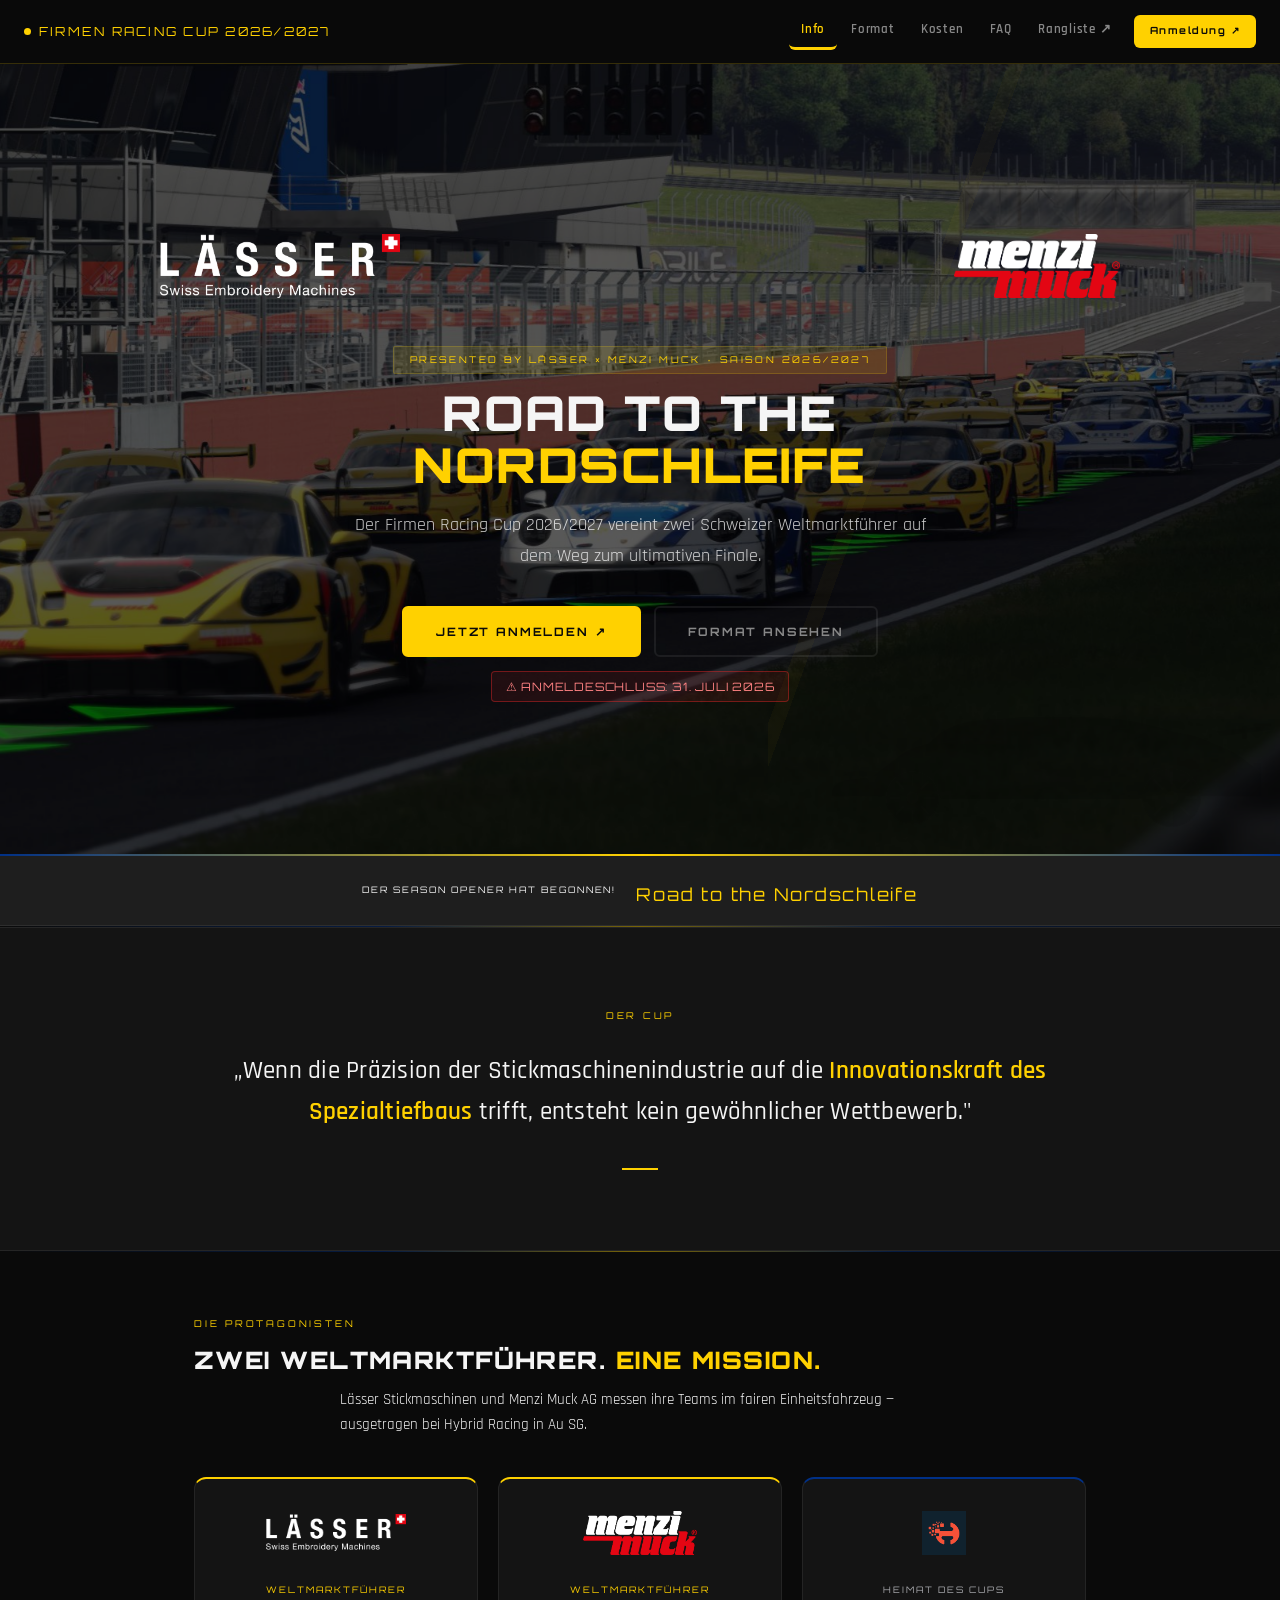
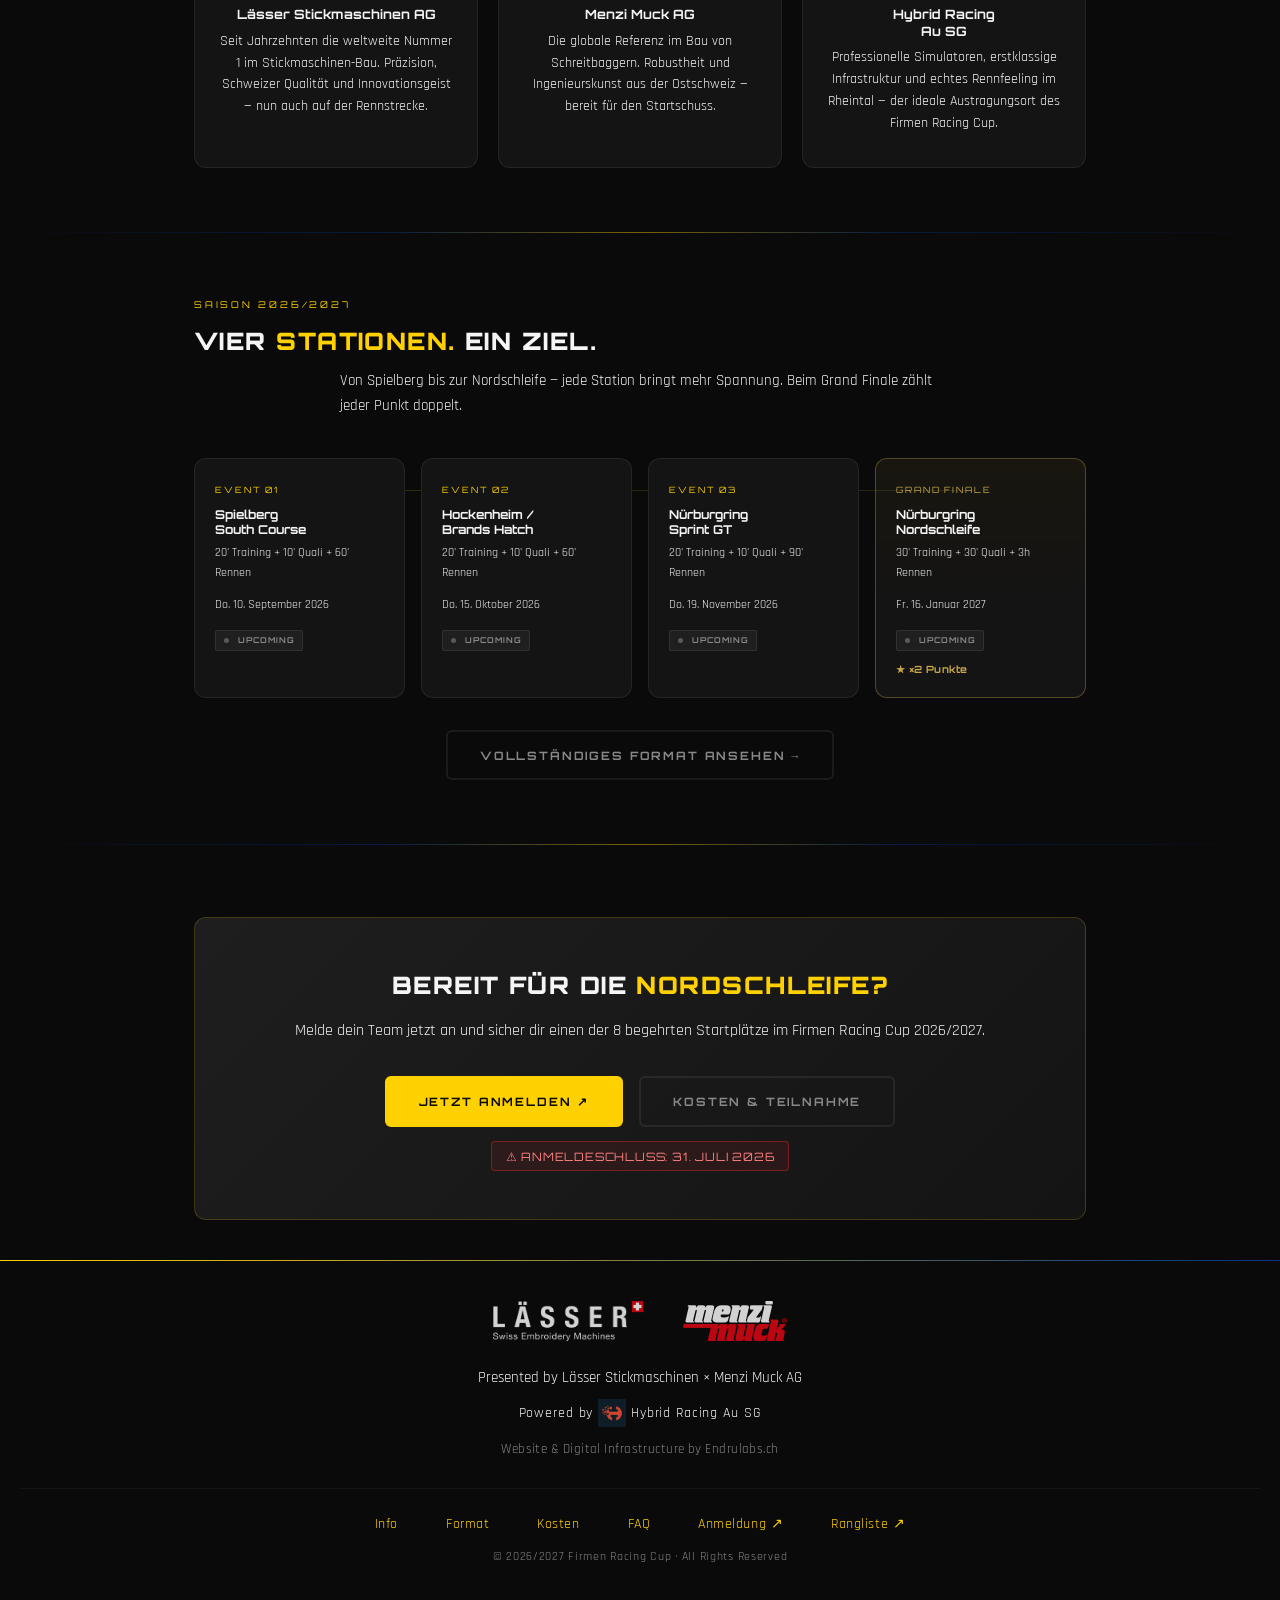
==== index.html @ bc76af7a "Feature: og:image + Footer vereinheitlicht (5 Zonen) + totes CSS .company-wordmark entfernt Co-Autho" ====
<!DOCTYPE html>
<html lang="de">
<head>
  <meta charset="UTF-8">
  <meta name="viewport" content="width=device-width, initial-scale=1.0">
  <title>Firmen Racing Cup 2026/2027 – Road to the Nordschleife</title>
  <meta name="description" content="Der Firmen Racing Cup 2026/2027: Lässer Stickmaschinen AG und Menzi Muck AG. 8 Teams, Porsche 911 GT3 RS 992, Assetto Corsa bei Hybrid Racing Au SG.">
  <meta property="og:type" content="website">
  <meta property="og:title" content="Firmen Racing Cup 2026 — Road to the Nordschleife">
  <meta property="og:description" content="Zwei Schweizer Weltmarktführer. Acht Teams. Eine Saison.">
  <meta property="og:url" content="https://endruofc.github.io/racing-event-pre-info/">
  <meta property="og:image" content="https://endruofc.github.io/racing-event-pre-info/assets/header-pre-event.jpg">
  <meta property="og:image:width" content="1200">
  <meta property="og:image:height" content="630">
  <link rel="icon" type="image/svg+xml" href="data:image/svg+xml,<svg xmlns='http://www.w3.org/2000/svg' viewBox='0 0 32 32'><rect width='32' height='32' fill='%230A0A0A'/><text x='16' y='23' font-size='20' font-family='Arial, sans-serif' font-weight='900' fill='%23FFD100' text-anchor='middle'>R</text><rect x='0' y='29' width='32' height='3' fill='%23FFD100'/></svg>">
  <link rel="preconnect" href="https://fonts.googleapis.com">
  <link rel="preconnect" href="https://fonts.gstatic.com" crossorigin>
  <link rel="stylesheet" href="css/style.css">
</head>
<body>

<!-- ══════════════════════════════════════════════════════════
     NAVIGATION
══════════════════════════════════════════════════════════ -->
<nav class="navbar">
  <span class="navbar-brand">
    <span class="navbar-brand-dot"></span>
    Firmen Racing Cup 2026/2027
  </span>
  <button class="nav-toggle" aria-label="Menü öffnen">
    <span></span><span></span><span></span>
  </button>
  <div class="navbar-links">
    <a href="index.html" class="aktiv">Info</a>
    <a href="format.html">Format</a>
    <a href="kosten.html">Kosten</a>
    <a href="faq.html">FAQ</a>
    <a href="https://endruofc.github.io/firmen-racing-cup-2026/standings.html" target="_blank" rel="noopener">Rangliste ↗</a>
    <a href="https://endruofc.github.io/Racing-Event-Sing-In/" target="_blank" rel="noopener" class="nav-cta">Anmeldung ↗</a>
  </div>
</nav>

<!-- ══════════════════════════════════════════════════════════
     HERO — Vollbild mit Rennstrecken-Hintergrundbild + Parallax
     Bild: Unsplash – racetrack night aerial
     Ersetze die URL bei Bedarf: https://unsplash.com/s/photos/racetrack-night-aerial
══════════════════════════════════════════════════════════ -->
<header class="hero hero-main" id="hero">

  <!-- Hintergrundbild + Overlay -->
  <div class="hero-img-wrap">
    <div class="hero-bg" id="heroBg"
         style="background-image: url('assets/header-pre-event.jpg')">
    </div>
    <div class="hero-overlay"></div>
  </div>

  <!-- Dual-Logos -->
  <div class="hero-logos">
    <div class="hero-logo-wrap">
      <a href="https://laesser.ch/" target="_blank" rel="noopener" title="Lässer Stickmaschinen AG">
        <img src="logos/LAESSER-Logo_CMYK.png" alt="Lässer Stickmaschinen" class="hero-logo">
      </a>
    </div>
    <div class="hero-center"></div>
    <div class="hero-logo-wrap">
      <a href="https://menzimuck.com/" target="_blank" rel="noopener" title="Menzi Muck AG">
        <img src="logos/menzimuck.png" alt="Menzi Muck AG" class="hero-logo">
      </a>
    </div>
  </div>

  <!-- Hauptinhalt -->
  <div class="hero-content-main">
    <div class="hero-badge">Presented by Lässer &times; Menzi Muck · Saison 2026/2027</div>
    <h1 class="hero-title">
      Road to the<br>
      <span class="gelb">Nordschleife</span>
    </h1>
    <p class="hero-sub-main">
      Der Firmen Racing Cup 2026/2027 vereint zwei Schweizer Weltmarktführer
      auf dem Weg zum ultimativen Finale.
    </p>
    <div class="hero-ctas">
      <a href="https://endruofc.github.io/Racing-Event-Sing-In/" target="_blank" rel="noopener" class="btn btn-primary">Jetzt anmelden ↗</a>
      <a href="format.html" class="btn btn-outline">Format ansehen</a>
    </div>
    <div class="deadline-badge">&#9888; Anmeldeschluss: 31. Juli 2026</div>
  </div>

  <!-- Porsche Silhouette -->
  <img src="assets/porsche-silhouette.svg" alt="" class="hero-car">

  <div class="hero-stripe"></div>
</header>

<!-- ══════════════════════════════════════════════════════════
     COUNTDOWN STRIP — kompakt, unter dem Hero
══════════════════════════════════════════════════════════ -->
<div class="countdown-strip" id="countdown-wrapper">
  <div class="countdown-label">Season Opener startet in</div>
  <div id="countdown">
    <div class="cd-unit">
      <span class="cd-zahl" id="cd-tage">––</span>
      <span class="cd-beschriftung">Tage</span>
    </div>
    <span class="cd-trenner">:</span>
    <div class="cd-unit">
      <span class="cd-zahl" id="cd-stunden">––</span>
      <span class="cd-beschriftung">Std</span>
    </div>
    <span class="cd-trenner">:</span>
    <div class="cd-unit">
      <span class="cd-zahl" id="cd-minuten">––</span>
      <span class="cd-beschriftung">Min</span>
    </div>
    <span class="cd-trenner">:</span>
    <div class="cd-unit">
      <span class="cd-zahl" id="cd-sekunden">––</span>
      <span class="cd-beschriftung">Sek</span>
    </div>
  </div>
  <p class="countdown-strip-note">Season Opener · Do. 10. September 2026 · Hybrid Racing Au SG</p>
</div>

<div class="section-divider"></div>

<!-- ══════════════════════════════════════════════════════════
     SECTION 1 — NARRATIV / QUOTE
══════════════════════════════════════════════════════════ -->
<section class="narrative-section">
  <div class="container">
    <span class="narrative-eyebrow">Der Cup</span>
    <blockquote class="narrative-quote">
      „Wenn die Präzision der Stickmaschinenindustrie auf die
      <em>Innovationskraft des Spezialtiefbaus</em> trifft,
      entsteht kein gewöhnlicher Wettbewerb."
    </blockquote>
    <span class="narrative-accent-line"></span>
  </div>
</section>

<div class="section-divider"></div>

<!-- ══════════════════════════════════════════════════════════
     SECTION 2 — DIE DREI PROTAGONISTEN
══════════════════════════════════════════════════════════ -->
<section class="section">
  <div class="container">
    <span class="section-label">Die Protagonisten</span>
    <h2 class="section-heading">Zwei Weltmarktführer. <span class="gelb">Eine Mission.</span></h2>
    <p class="section-sub">
      Lässer Stickmaschinen und Menzi Muck AG messen ihre Teams im
      fairen Einheitsfahrzeug — ausgetragen bei Hybrid Racing in Au SG.
    </p>

    <div class="company-grid">

      <!-- Lässer Stickmaschinen AG -->
      <div class="company-card">
        <div class="company-logo-wrap">
          <a href="https://laesser.ch/" target="_blank" rel="noopener">
            <img src="logos/LAESSER-Logo_CMYK.png" alt="Lässer Stickmaschinen AG" class="company-logo" loading="lazy">
          </a>
        </div>
        <div class="company-role">Weltmarktführer</div>
        <div class="company-name">Lässer Stickmaschinen AG</div>
        <div class="company-desc">
          Seit Jahrzehnten die weltweite Nummer 1 im Stickmaschinen-Bau.
          Präzision, Schweizer Qualität und Innovationsgeist — nun auch auf der Rennstrecke.
        </div>
      </div>

      <!-- Menzi Muck AG -->
      <div class="company-card">
        <div class="company-logo-wrap">
          <a href="https://menzimuck.com/" target="_blank" rel="noopener">
            <img src="logos/menzimuck.png" alt="Menzi Muck AG" class="company-logo" loading="lazy">
          </a>
        </div>
        <div class="company-role">Weltmarktführer</div>
        <div class="company-name">Menzi Muck AG</div>
        <div class="company-desc">
          Die globale Referenz im Bau von Schreitbaggern.
          Robustheit und Ingenieurskunst aus der Ostschweiz — bereit für den Startschuss.
        </div>
      </div>

      <!-- Hybrid Racing Au SG -->
      <div class="company-card host">
        <div class="company-logo-wrap">
          <a href="https://hybracing.ch/" target="_blank" rel="noopener">
            <img src="logos/hybracing.png" alt="Hybrid Racing Au SG" class="company-logo" loading="lazy">
          </a>
        </div>
        <div class="company-role">Heimat des Cups</div>
        <div class="company-name">Hybrid Racing<br>Au SG</div>
        <div class="company-desc">
          Professionelle Simulatoren, erstklassige Infrastruktur und echtes Rennfeeling
          im Rheintal — der ideale Austragungsort des Firmen Racing Cup.
        </div>
      </div>

    </div>
  </div>
</section>

<div class="section-divider"></div>

<!-- ══════════════════════════════════════════════════════════
     SECTION 3 — SAISON-TIMELINE
══════════════════════════════════════════════════════════ -->
<section class="section">
  <div class="container">
    <span class="section-label">Saison 2026/2027</span>
    <h2 class="section-heading">Vier <span class="gelb">Stationen.</span> Ein Ziel.</h2>
    <p class="section-sub">
      Von Spielberg bis zur Nordschleife — jede Station bringt mehr Spannung.
      Beim Grand Finale zählt jeder Punkt doppelt.
    </p>

    <div class="season-grid">

      <!-- Event 01 -->
      <div class="season-card">
        <div class="season-num">Event 01</div>
        <div class="season-track">Spielberg<br>South Course</div>
        <div class="season-format">20' Training + 10' Quali + 60' Rennen</div>
        <div class="season-date">Do. 10. September 2026</div>
        <span class="season-status upcoming">Upcoming</span>
      </div>

      <!-- Event 02 -->
      <div class="season-card">
        <div class="season-num">Event 02</div>
        <div class="season-track">Hockenheim /<br>Brands Hatch</div>
        <div class="season-format">20' Training + 10' Quali + 60' Rennen</div>
        <div class="season-date">Do. 15. Oktober 2026</div>
        <span class="season-status upcoming">Upcoming</span>
      </div>

      <!-- Event 03 -->
      <div class="season-card">
        <div class="season-num">Event 03</div>
        <div class="season-track">Nürburgring<br>Sprint GT</div>
        <div class="season-format">20' Training + 10' Quali + 90' Rennen</div>
        <div class="season-date">Do. 19. November 2026</div>
        <span class="season-status upcoming">Upcoming</span>
      </div>

      <!-- Grand Finale -->
      <div class="season-card finale">
        <div class="season-num">Grand Finale</div>
        <div class="season-track">Nürburgring<br>Nordschleife</div>
        <div class="season-format">30' Training + 30' Quali + 3h Rennen</div>
        <div class="season-date">Fr. 16. Januar 2027</div>
        <span class="season-status upcoming">Upcoming</span>
        <span class="season-multiplier">★ ×2 Punkte</span>
      </div>

    </div>

    <div class="cta-row">
      <a href="format.html" class="btn btn-outline">Vollständiges Format ansehen →</a>
    </div>
  </div>
</section>

<div class="section-divider"></div>

<!-- ══════════════════════════════════════════════════════════
     CTA — ANMELDUNG
══════════════════════════════════════════════════════════ -->
<section class="section-sm">
  <div class="container">
    <div class="cta-block">
      <h2 class="section-heading">Bereit für die <span class="gelb">Nordschleife?</span></h2>
      <p>
        Melde dein Team jetzt an und sicher dir einen der 8 begehrten Startplätze
        im Firmen Racing Cup 2026/2027.
      </p>
      <div class="cta-row">
        <a href="https://endruofc.github.io/Racing-Event-Sing-In/" target="_blank" rel="noopener" class="btn btn-primary">Jetzt anmelden ↗</a>
        <a href="kosten.html" class="btn btn-outline">Kosten &amp; Teilnahme</a>
      </div>
      <div class="deadline-badge">&#9888; Anmeldeschluss: 31. Juli 2026</div>
    </div>
  </div>
</section>

<!-- ══════════════════════════════════════════════════════════
     FOOTER
══════════════════════════════════════════════════════════ -->
<footer>
  <div class="footer-logos">
    <a href="https://laesser.ch/" target="_blank" rel="noopener" title="Lässer Stickmaschinen AG">
      <img src="logos/LAESSER-Logo_CMYK.png" alt="Lässer" class="footer-logo" loading="lazy">
    </a>
    <a href="https://menzimuck.com/" target="_blank" rel="noopener" title="Menzi Muck AG">
      <img src="logos/menzimuck.png" alt="Menzi Muck" class="footer-logo" loading="lazy">
    </a>
  </div>
  <div class="footer-presented">Presented by Lässer Stickmaschinen &times; Menzi Muck AG</div>
  <div class="footer-powered">Powered by <a href="https://hybracing.ch/" target="_blank" rel="noopener" title="Hybrid Racing Au SG"><img src="logos/hybracing.png" alt="Hybrid Racing Au SG" class="logo-hybracing" loading="lazy"></a> Hybrid Racing Au SG</div>
  <div class="footer-credits"><a href="https://endrulabs.ch" target="_blank" rel="noopener">Website &amp; Digital Infrastructure by Endrulabs.ch</a></div>
  <div class="footer-links">
    <a href="index.html">Info</a>
    <a href="format.html">Format</a>
    <a href="kosten.html">Kosten</a>
    <a href="faq.html">FAQ</a>
    <a href="https://endruofc.github.io/Racing-Event-Sing-In/" target="_blank" rel="noopener">Anmeldung ↗</a>
    <a href="https://endruofc.github.io/firmen-racing-cup-2026/standings.html" target="_blank" rel="noopener">Rangliste ↗</a>
  </div>
  <div class="footer-copy">© 2026/2027 Firmen Racing Cup · All Rights Reserved</div>
</footer>

<script src="js/main.js"></script>
<script>
  /* ── Parallax — nur Desktop (> 768px) ─────────────────────── */
  (function () {
    const bg = document.getElementById('heroBg');
    if (!bg) return;

    function onScroll() {
      if (window.innerWidth <= 768) { bg.style.transform = ''; return; }
      const y = window.scrollY;
      bg.style.transform = 'translateY(' + (y * 0.32) + 'px)';
    }

    window.addEventListener('scroll', onScroll, { passive: true });
    window.addEventListener('resize', onScroll, { passive: true });
  })();
</script>
</body>
</html>
---- css/style.css ----
/* ═══════════════════════════════════════════════════════════════
   Firmen Racing Cup 2026 — Corporate Motorsport Design System
   Porsche Motorsport · WEC · Mercedes AMG Petronas
   Lässer Stickmaschinen AG × Menzi Muck AG × Hybrid Racing Au SG
═══════════════════════════════════════════════════════════════ */

@import url('https://fonts.googleapis.com/css2?family=Orbitron:wght@400;700;900&family=Rajdhani:wght@300;400;500;600;700&display=swap');

/* ══════════════════════════════════════════════════════════════
   CSS-VARIABLEN
══════════════════════════════════════════════════════════════ */
:root {
  /* ── Primärpalette ─────────────────────────────────────── */
  --color-primary:      #FFD100;    /* Menzi Muck Gelb */
  --color-secondary:    #003087;    /* Lässer Blau */
  --color-dark:         #0A0A0A;
  --color-surface:      #141414;
  --color-surface-2:    #1E1E1E;
  --color-text:         #F5F5F5;
  --color-text-muted:   #888888;

  /* ── Podium ────────────────────────────────────────────── */
  --color-gold:         #C9A84C;
  --color-silver:       #A8A9AD;
  --color-bronze:       #CD7F32;

  /* ── Status ────────────────────────────────────────────── */
  --color-positive:     #22c55e;
  --color-negative:     #ef4444;

  /* ── Deutsche Aliasse — für Inline-Styles in HTML/JS ───── */
  --gelb:        var(--color-primary);
  --blau:        var(--color-secondary);
  --schwarz:     var(--color-dark);
  --karte:       var(--color-surface);
  --karte-hover: var(--color-surface-2);
  --anthrazit:   var(--color-surface-2);
  --text:        var(--color-text);
  --text-dim:    var(--color-text-muted);
  --dunkel:      #111111;
  --rand:        rgba(255, 209, 0, .12);
  --rand-stark:  rgba(255, 209, 0, .28);
  --gold:        var(--color-gold);
  --gold-hell:   #E8C96A;
  --silber:      var(--color-silver);
  --bronze:      var(--color-bronze);
  --font-head:   var(--font-display);
  --gruen:       var(--color-positive);
  --fehler:      var(--color-negative);
  --text-dunkel: #4A4A4A;
  /* --glow-gelb / --glow-blau absichtlich nicht definiert (Neon entfernt per Brief) */

  /* ── Ränder ────────────────────────────────────────────── */
  --color-border:         rgba(255, 209, 0, .18);
  --color-border-subtle:  rgba(255, 255, 255, .07);
  --color-border-soft:    rgba(255, 255, 255, .04);
  --color-border-dark:    rgba(0, 0, 0, .15);
  --color-backdrop:       rgba(10, 10, 10, .88);

  /* ── Gelb-Variationen ──────────────────────────────────── */
  --color-primary-soft:        rgba(255, 209, 0, .10);
  --color-primary-surface:     rgba(255, 209, 0, .06);
  --color-primary-soft-strong: rgba(255, 209, 0, .15);
  --color-primary-line:        rgba(255, 209, 0, .20);

  /* ── Gold-Variationen ──────────────────────────────────── */
  --color-gold-surface: rgba(201, 168, 76, .08);
  --color-gold-border:  rgba(201, 168, 76, .35);

  /* ── Schatten ──────────────────────────────────────────── */
  --shadow-soft:       0 8px 32px rgba(0, 0, 0, .36);
  --shadow-soft-light: 0 4px 16px rgba(0, 0, 0, .22);
  --shadow-strong:     0 12px 40px rgba(0, 0, 0, .52);
  --schatten:          var(--shadow-soft);

  /* ── Typografie ────────────────────────────────────────── */
  --font-display: 'Orbitron', monospace;
  --font-body:    'Rajdhani', sans-serif;

  /* ── Layout & Übergänge ────────────────────────────────── */
  --radius:     6px;
  --radius-lg:  12px;
  --container:  940px;
  --t:          .26s ease;
  --transition: var(--t);
}

/* ══════════════════════════════════════════════════════════════
   RESET & BASIS
══════════════════════════════════════════════════════════════ */
*, *::before, *::after { box-sizing: border-box; margin: 0; padding: 0; }
html { scroll-behavior: smooth; }

body {
  background: var(--color-dark);
  color: var(--color-text);
  font-family: var(--font-body);
  font-size: 16px;
  line-height: 1.65;
  min-height: 100vh;
  overflow-y: scroll;
  -webkit-font-smoothing: antialiased;
}

a { color: var(--color-primary); text-decoration: none; transition: color var(--t); }
a:hover { color: var(--color-gold); }
img { max-width: 100%; height: auto; }

/* ── Focus-States: gelber Outline ─────────────────────────── */
:focus-visible             { outline: 2px solid var(--color-primary); outline-offset: 3px; }
button:focus-visible,
a:focus-visible            { outline: 2px solid var(--color-primary); outline-offset: 3px; }

/* ── Scrollbar: Gelb auf Schwarz ───────────────────────────── */
::-webkit-scrollbar       { width: 5px; }
::-webkit-scrollbar-track { background: var(--color-dark); }
::-webkit-scrollbar-thumb { background: var(--color-primary); border-radius: 3px; }


/* ══════════════════════════════════════════════════════════════
   NAVIGATION — Glassmorphism, sticky
══════════════════════════════════════════════════════════════ */
.navbar {
  position: sticky;
  top: 0;
  z-index: 200;
  background: var(--color-backdrop);
  backdrop-filter: blur(20px) saturate(1.3);
  -webkit-backdrop-filter: blur(20px) saturate(1.3);
  border-bottom: 1px solid var(--color-border);
  padding: 0 1.5rem;
  display: flex;
  align-items: center;
  justify-content: space-between;
  height: 64px;
  transition: background var(--t);
}

.navbar-brand {
  font-family: var(--font-display);
  font-size: .78rem;
  color: var(--color-primary);
  letter-spacing: .18em;
  text-transform: uppercase;
  display: flex;
  align-items: center;
  gap: .5rem;
  flex-shrink: 0;
}

.navbar-brand-dot {
  display: inline-block;
  width: 7px;
  height: 7px;
  background: var(--color-primary);
  border-radius: 50%;
  flex-shrink: 0;
}

.navbar-links {
  display: flex;
  align-items: center;
  gap: 2px;
}

.navbar-links a {
  font-family: var(--font-body);
  font-size: .82rem;
  font-weight: 600;
  color: var(--color-text-muted);
  letter-spacing: .06em;
  padding: 6px 12px;
  border-radius: var(--radius);
  border-bottom: 3px solid transparent;
  transition: color var(--t), border-color var(--t), background var(--t);
}
.navbar-links a:hover         { color: var(--color-primary); background: var(--color-primary-soft); }
.navbar-links a.aktiv         { color: var(--color-primary); border-bottom-color: var(--color-primary); }
.navbar-links a:focus-visible { outline-offset: 2px; }

/* CTA-Button in Nav: Gelb → Hover: Lässer Blau */
.navbar-links .nav-cta {
  background: var(--color-primary);
  color: var(--color-dark);
  font-family: var(--font-display);
  font-size: .62rem;
  letter-spacing: .15em;
  padding: 7px 16px;
  border-radius: var(--radius);
  font-weight: 700;
  margin-left: .5rem;
  border-bottom: 3px solid transparent;
}
.navbar-links .nav-cta:hover {
  background: var(--color-secondary);
  color: var(--color-text);
}

/* Hamburger */
.nav-toggle {
  display: none;
  flex-direction: column;
  gap: 5px;
  cursor: pointer;
  padding: 6px;
  background: none;
  border: none;
}
.nav-toggle span {
  display: block;
  width: 22px;
  height: 2px;
  background: var(--color-text-muted);
  border-radius: 2px;
  transition: all var(--t);
}
.nav-toggle.offen span:nth-child(1) { transform: translateY(7px) rotate(45deg); background: var(--color-primary); }
.nav-toggle.offen span:nth-child(2) { opacity: 0; }
.nav-toggle.offen span:nth-child(3) { transform: translateY(-7px) rotate(-45deg); background: var(--color-primary); }

/* ══════════════════════════════════════════════════════════════
   HERO — Architektonisches Diagonal-Design
══════════════════════════════════════════════════════════════ */
.hero {
  position: relative;
  min-height: 88vh;
  display: flex;
  flex-direction: column;
  align-items: center;
  justify-content: center;
  overflow: hidden;
  padding: 5rem 1.5rem 4rem;
  background: var(--color-dark);
}

/* Carbon-Textur */
.hero::before {
  content: '';
  position: absolute;
  inset: 0;
  background-image:
    repeating-linear-gradient(45deg,  rgba(255,255,255,.018) 0, rgba(255,255,255,.018) 1px, transparent 1px, transparent 4px),
    repeating-linear-gradient(-45deg, rgba(255,255,255,.018) 0, rgba(255,255,255,.018) 1px, transparent 1px, transparent 4px);
  background-size: 8px 8px;
  pointer-events: none;
}

/* Architektonisches Gelb-Panel — kein Glow */
.hero::after {
  content: '';
  position: absolute;
  top: 0; right: 0; bottom: 0;
  width: 45%;
  background: linear-gradient(
    110deg,
    transparent 0%,      transparent 28%,
    rgba(255,209,0,.038) 28%, rgba(255,209,0,.038) 30%,
    transparent 30%,     transparent 45%,
    rgba(255,209,0,.024) 45%, rgba(255,209,0,.024) 47%,
    transparent 47%
  );
  pointer-events: none;
}

/* Gelb/Blau Gradient-Linie — per Brief */
.hero-stripe {
  position: absolute;
  bottom: 0; left: 0; right: 0;
  height: 2px;
  background: linear-gradient(90deg, var(--color-secondary) 0%, var(--color-primary) 50%, var(--color-secondary) 100%);
}

/* Logo-Reihe */
.hero-logos {
  position: relative;
  z-index: 1;
  display: grid;
  grid-template-columns: auto 1fr auto;
  align-items: center;
  gap: 2rem;
  width: 100%;
  max-width: 960px;
  margin-bottom: 3rem;
}

.hero-logo-wrap { display: flex; align-items: center; }
.hero-logo-wrap:last-child { justify-content: flex-end; }
.hero-logo-wrap a, .footer-logos a, .partner-logos a { display: inline-flex; line-height: 0; }
.hero-center { text-align: center; }

.hero-logo {
  height: 64px;
  width: auto;
  max-width: none;
  object-fit: contain;
  transition: transform var(--t), opacity var(--t);
}
/* Kein Neon-Drop-Shadow — klare Hover-Reaktion */
.hero-logo:hover { transform: scale(1.05); opacity: .82; }

/* Eyebrow Badge */
.hero-badge {
  display: inline-block;
  font-family: var(--font-display);
  font-size: .58rem;
  letter-spacing: .26em;
  text-transform: uppercase;
  color: var(--color-primary);
  background: var(--color-primary-soft);
  border: 1px solid var(--color-border);
  padding: 5px 16px;
  border-radius: 2px;
  margin-bottom: .85rem;
}

/* Titel — kein Text-Shadow */
.hero-title {
  font-family: var(--font-display);
  font-size: clamp(1.5rem, 4.5vw, 3rem);
  font-weight: 900;
  letter-spacing: .03em;
  text-transform: uppercase;
  color: var(--color-text);
  line-height: 1.08;
  margin-bottom: .5rem;
}
.hero-title .gelb { color: var(--color-primary); }

.hero-subtitle {
  font-family: var(--font-display);
  font-size: clamp(.68rem, 1.8vw, .95rem);
  color: var(--color-gold);
  letter-spacing: .24em;
  text-transform: uppercase;
  margin-bottom: 1rem;
}

.hero-info {
  position: relative;
  z-index: 1;
  text-align: center;
  color: var(--color-text);
  font-size: .95rem;
  letter-spacing: .06em;
  max-width: 600px;
  margin: 0 auto 2.5rem;
}
.hero-info-dot { color: var(--color-primary); margin: 0 .5rem; opacity: .4; }

/* Porsche Silhouette */
.hero-car {
  position: absolute;
  right: -2%;
  bottom: 2px;
  width: clamp(280px, 40vw, 600px);
  opacity: .11;
  pointer-events: none;
  z-index: 0;
}

/* ══════════════════════════════════════════════════════════════
   LAYOUT
══════════════════════════════════════════════════════════════ */
.container      { max-width: var(--container); margin: 0 auto; padding: 0 1.5rem; }
.container-wide { max-width: 1200px; margin: 0 auto; padding: 0 1.5rem; }
.section        { padding: 4rem 0; }
.section-sm     { padding: 2.5rem 0; }
.section--pt-sm { padding-top: 1.5rem; }

/* Trennlinie: Gelb/Blau Gradient — per Brief */
.section-divider {
  height: 1px;
  background: linear-gradient(90deg, transparent, var(--color-secondary) 30%, var(--color-primary) 50%, var(--color-secondary) 70%, transparent);
  opacity: .45;
  margin: 0;
}

/* ── Section-Titel ─────────────────────────────────────────── */
.section-heading {
  font-family: var(--font-display);
  font-size: clamp(1rem, 2.5vw, 1.5rem);
  font-weight: 900;
  text-transform: uppercase;
  letter-spacing: .06em;
  color: var(--color-text);
  margin-bottom: .4rem;
}
.section-heading .gelb { color: var(--color-primary); }

.section-label {
  font-family: var(--font-display);
  font-size: .58rem;
  letter-spacing: .3em;
  text-transform: uppercase;
  color: var(--color-primary);
  margin-bottom: .6rem;
  display: block;
}

.section-sub {
  color: var(--color-text);
  font-size: .95rem;
  margin: 0 auto 2.5rem;
  max-width: 600px;
}

/* ══════════════════════════════════════════════════════════════
   COUNTDOWN
══════════════════════════════════════════════════════════════ */
.countdown-wrapper {
  background: var(--color-surface);
  border: 1px solid var(--color-border-subtle);
  border-left: 3px solid var(--color-primary);
  border-radius: var(--radius-lg);
  padding: 2rem 1.5rem;
  text-align: center;
  box-shadow: var(--shadow-soft);
  margin-bottom: 2rem;
  position: relative;
  z-index: 1;
  transition: box-shadow var(--t);
}
.countdown-wrapper:hover { box-shadow: var(--shadow-strong); }

.countdown-label {
  font-family: var(--font-display);
  font-size: .62rem;
  letter-spacing: .26em;
  text-transform: uppercase;
  color: var(--color-primary);
  margin-bottom: 1.25rem;
}

#countdown {
  display: flex;
  justify-content: center;
  align-items: center;
  gap: .75rem;
  flex-wrap: wrap;
}

.cd-unit {
  display: flex;
  flex-direction: column;
  align-items: center;
  min-width: 72px;
}

/* Kein Neon-Text-Shadow — Border-Top als Akzent */
.cd-zahl {
  font-family: var(--font-display);
  font-size: clamp(2rem, 5vw, 3rem);
  font-weight: 700;
  color: var(--color-primary);
  background: var(--dunkel);
  border: 1px solid var(--color-border-subtle);
  border-top: 2px solid var(--color-primary);
  border-radius: var(--radius);
  padding: .5rem .9rem;
  min-width: 72px;
  text-align: center;
  line-height: 1;
}

.cd-beschriftung {
  font-size: .6rem;
  color: var(--color-text-muted);
  text-transform: uppercase;
  letter-spacing: .12em;
  margin-top: .45rem;
}

.cd-trenner {
  font-family: var(--font-display);
  font-size: 2rem;
  color: rgba(255, 209, 0, .28);
  align-self: flex-start;
  margin-top: .6rem;
}

.countdown-sub {
  margin-top: 1rem;
  font-size: .85rem;
  color: var(--color-text);
}

.countdown-live-note {
  color: var(--color-primary);
  font-family: var(--font-display);
  font-size: 1.1rem;
  letter-spacing: .1em;
  margin-top: .5rem;
}

/* ══════════════════════════════════════════════════════════════
   HIGHLIGHT-KACHELN — Left-Border Gelb
══════════════════════════════════════════════════════════════ */
.highlights-grid {
  display: grid;
  grid-template-columns: repeat(auto-fit, minmax(200px, 1fr));
  gap: 1.25rem;
  margin-top: 2.5rem;
}

.highlight-card {
  background: var(--color-surface);
  border: 1px solid var(--color-border-subtle);
  border-left: 3px solid var(--color-primary);
  border-radius: var(--radius-lg);
  padding: 1.75rem 1.5rem;
  transition: transform var(--t), box-shadow var(--t);
}
.highlight-card:hover { transform: translateY(-3px); box-shadow: var(--shadow-soft); }

.highlight-icon  { font-size: 1.75rem; margin-bottom: .85rem; display: block; }

.highlight-title {
  font-family: var(--font-display);
  font-size: .68rem;
  letter-spacing: .18em;
  text-transform: uppercase;
  color: var(--color-primary);
  margin-bottom: .5rem;
}

.highlight-text          { color: var(--color-text); font-size: .9rem; line-height: 1.55; }
.highlight-text strong   { color: var(--color-text); }

/* ══════════════════════════════════════════════════════════════
   CTA-BEREICH
══════════════════════════════════════════════════════════════ */
.cta-block {
  text-align: center;
  padding: 3rem 1.5rem;
  background: linear-gradient(135deg, var(--color-surface-2) 0%, var(--color-surface) 100%);
  border: 1px solid var(--color-border);
  border-radius: var(--radius-lg);
  margin-top: 2rem;
}
.cta-block .section-heading { margin-bottom: .75rem; }
.cta-block p { color: var(--color-text); margin-bottom: 2rem; font-size: 1rem; }

/* ══════════════════════════════════════════════════════════════
   BUTTONS — Gelb / Lässer Blau / Outline
══════════════════════════════════════════════════════════════ */
.btn {
  display: inline-flex;
  align-items: center;
  justify-content: center;
  gap: .5rem;
  font-family: var(--font-display);
  font-size: .72rem;
  letter-spacing: .16em;
  text-transform: uppercase;
  font-weight: 700;
  padding: .85rem 2rem;
  border-radius: var(--radius);
  border: 2px solid transparent;
  cursor: pointer;
  transition: background var(--t), color var(--t), border-color var(--t), transform var(--t), box-shadow var(--t);
  text-decoration: none;
  white-space: nowrap;
}

/* Primär: Gelb → Hover: Lässer Blau */
.btn-primary {
  background: var(--color-primary);
  color: var(--color-dark);
  border-color: var(--color-primary);
}
.btn-primary:hover {
  background: var(--color-secondary);
  color: var(--color-text);
  border-color: var(--color-secondary);
  transform: translateY(-2px);
  box-shadow: var(--shadow-soft);
}
.btn-primary:active { transform: translateY(0); }

/* Outline */
.btn-outline {
  background: transparent;
  border-color: var(--color-border-subtle);
  color: var(--color-text-muted);
}
.btn-outline:hover {
  border-color: var(--color-primary);
  color: var(--color-primary);
  background: var(--color-primary-soft);
  transform: translateY(-1px);
}

/* Blau-Variante */
.btn-blau {
  background: var(--color-secondary);
  color: var(--color-text);
  border-color: var(--color-secondary);
}
.btn-blau:hover {
  background: #004ab8;
  color: var(--color-text);
  transform: translateY(-1px);
  box-shadow: var(--shadow-soft);
}

/* ══════════════════════════════════════════════════════════════
   TIMELINE — Saisonkalender
══════════════════════════════════════════════════════════════ */
.timeline { position: relative; }

.timeline-item {
  display: grid;
  grid-template-columns: 48px 1fr;
  gap: 0 1.5rem;
  margin-bottom: 1.25rem;
  align-items: start;
}

.timeline-num {
  display: flex;
  align-items: center;
  justify-content: center;
  width: 48px;
  height: 48px;
  background: var(--dunkel);
  border: 2px solid rgba(255, 209, 0, .22);
  border-radius: 50%;
  font-family: var(--font-display);
  font-size: .72rem;
  font-weight: 700;
  color: var(--color-primary);
  flex-shrink: 0;
  margin-top: .5rem;
  transition: border-color var(--t), background var(--t);
}
.timeline-item:hover .timeline-num {
  border-color: var(--color-primary);
  background: var(--color-primary-soft);
}

/* Finale in Gold */
.timeline-item.finale .timeline-num {
  background: var(--color-gold-surface);
  border-color: var(--color-gold);
  color: var(--color-gold);
}

.timeline-card {
  background: var(--color-surface);
  border: 1px solid var(--color-border-subtle);
  border-left: 3px solid var(--color-primary);
  border-radius: var(--radius-lg);
  padding: 1.25rem 1.5rem;
  transition: border-color var(--t), box-shadow var(--t);
}
.timeline-item.finale .timeline-card {
  border-left-color: var(--color-gold);
  background: linear-gradient(135deg, var(--color-gold-surface) 0%, var(--color-surface) 100%);
}
.timeline-item:hover .timeline-card {
  border-color: rgba(255, 209, 0, .20);
  box-shadow: var(--shadow-soft);
}

.timeline-event {
  font-family: var(--font-display);
  font-size: .68rem;
  letter-spacing: .2em;
  text-transform: uppercase;
  color: var(--color-primary);
  margin-bottom: .25rem;
}
.timeline-item.finale .timeline-event { color: var(--color-gold); }

.timeline-strecke {
  font-size: 1.05rem;
  font-weight: 700;
  color: var(--color-text);
  margin-bottom: .4rem;
}

.timeline-meta {
  display: flex;
  flex-wrap: wrap;
  gap: .5rem;
  align-items: center;
}

/* Tags */
.tag {
  display: inline-block;
  font-size: .7rem;
  font-weight: 600;
  padding: 3px 10px;
  border-radius: 2px;
  letter-spacing: .05em;
}
.tag-format { background: rgba(255,209,0,.08); color: var(--color-primary); border: 1px solid rgba(255,209,0,.18); }
.tag-datum  { background: rgba(255,255,255,.04); color: var(--color-text); border: 1px solid rgba(255,255,255,.07); }
.tag-finale { background: var(--color-gold-surface); color: var(--color-gold); border: 1px solid var(--color-gold-border); }

/* ══════════════════════════════════════════════════════════════
   REGELWERK
══════════════════════════════════════════════════════════════ */
.rules-grid {
  display: grid;
  grid-template-columns: repeat(auto-fit, minmax(240px, 1fr));
  gap: 1.25rem;
  margin-top: 1.5rem;
}

.rule-card {
  background: var(--color-surface);
  border: 1px solid var(--color-border-subtle);
  border-top: 2px solid var(--color-primary);
  border-radius: var(--radius-lg);
  padding: 1.5rem;
  transition: transform var(--t), box-shadow var(--t);
}
.rule-card:hover { transform: translateY(-2px); box-shadow: var(--shadow-soft); }

.rule-icon  { font-size: 1.6rem; margin-bottom: .75rem; font-family: var(--font-display); color: var(--color-primary); line-height: 1; }
.rule-title {
  font-family: var(--font-display);
  font-size: .66rem;
  letter-spacing: .2em;
  text-transform: uppercase;
  color: var(--color-primary);
  margin-bottom: .6rem;
}
.rule-text          { color: var(--color-text); font-size: .9rem; line-height: 1.55; }
.rule-text strong   { color: var(--color-text); }

/* ══════════════════════════════════════════════════════════════
   PUNKTESYSTEM — Podium + Tabelle
══════════════════════════════════════════════════════════════ */
.points-layout {
  display: grid;
  grid-template-columns: 1fr 1fr;
  gap: 2rem;
  align-items: start;
}

.podium {
  display: flex;
  align-items: flex-end;
  justify-content: center;
  gap: .5rem;
  height: 200px;
}

.podium-platz {
  display: flex;
  flex-direction: column;
  align-items: center;
  justify-content: flex-end;
  width: 90px;
  border-radius: var(--radius) var(--radius) 0 0;
  padding: .75rem .5rem 0;
  transition: filter var(--t);
}
.podium-platz:hover { filter: brightness(1.12); }

.podium-rang   { font-family: var(--font-display); font-size: .62rem; letter-spacing: .2em; text-transform: uppercase; margin-bottom: .35rem; }
.podium-punkte { font-family: var(--font-display); font-size: 1.6rem; font-weight: 900; line-height: 1; margin-bottom: .25rem; }
.podium-label  { font-size: .7rem; opacity: .7; margin-bottom: .5rem; }

/* P1 Gold mit Shimmer — subtil, kein Text-Shadow */
@keyframes shimmer {
  0%   { left: -60%; }
  100% { left: 160%; }
}
.podium-p1 {
  height: 160px;
  background: linear-gradient(180deg, rgba(201,168,76,.15) 0%, rgba(201,168,76,.04) 100%);
  border: 1px solid var(--color-gold-border);
  position: relative;
  overflow: hidden;
}
.podium-p1::before {
  content: '';
  position: absolute;
  top: -50%; left: -60%;
  width: 28%;
  height: 200%;
  background: linear-gradient(90deg, transparent, rgba(201,168,76,.18), transparent);
  transform: skewX(-20deg);
  animation: shimmer 4s ease-in-out infinite;
}
.podium-p1 .podium-rang   { color: var(--color-gold); }
.podium-p1 .podium-punkte { color: var(--color-gold); }
.podium-p1 .podium-label  { color: var(--color-gold); }

/* P2 Silber */
.podium-p2 {
  height: 120px;
  background: rgba(168,169,173,.06);
  border: 1px solid rgba(168,169,173,.22);
}
.podium-p2 .podium-rang   { color: var(--color-silver); }
.podium-p2 .podium-punkte { color: var(--color-silver); }
.podium-p2 .podium-label  { color: var(--color-silver); }

/* P3 Bronze */
.podium-p3 {
  height: 90px;
  background: rgba(205,127,50,.06);
  border: 1px solid rgba(205,127,50,.22);
}
.podium-p3 .podium-rang   { color: var(--color-bronze); }
.podium-p3 .podium-punkte { color: var(--color-bronze); }
.podium-p3 .podium-label  { color: var(--color-bronze); }

/* Punktetabelle — Gelbe Header, Zebra */
.points-table-wrap { overflow-x: auto; }

.points-table {
  width: 100%;
  border-collapse: collapse;
  font-size: .9rem;
}

.points-table thead tr { background: var(--color-primary); color: var(--color-dark); }
.points-table th {
  font-family: var(--font-display);
  font-size: .58rem;
  letter-spacing: .2em;
  text-transform: uppercase;
  padding: .7rem 1rem;
  text-align: left;
  white-space: nowrap;
}

.points-table tbody tr {
  border-bottom: 1px solid rgba(255,209,0,.06);
  transition: background var(--t);
}
.points-table tbody tr:nth-child(odd)  { background: var(--color-surface); }
.points-table tbody tr:nth-child(even) { background: var(--color-surface-2); }
.points-table tbody tr:hover           { background: #242424 !important; }
.points-table tbody tr:first-child     { background: var(--color-gold-surface); }
.points-table tbody tr:first-child td:last-child { color: var(--color-gold); font-weight: 700; }

.points-table td                { padding: .7rem 1rem; color: var(--color-text); }
.points-table td:first-child    { font-family: var(--font-display); font-size: .85rem; font-weight: 700; color: var(--color-text); }
.points-table td:last-child     { font-family: var(--font-display); font-weight: 700; color: var(--color-primary); font-size: 1.05rem; }

/* ── Bonus-Karten ──────────────────────────────────────────── */
.bonus-grid {
  display: grid;
  grid-template-columns: repeat(auto-fit, minmax(180px, 1fr));
  gap: 1rem;
  margin-top: 1.5rem;
}

.bonus-card {
  background: var(--color-surface);
  border: 1px solid var(--color-border-subtle);
  border-radius: var(--radius-lg);
  padding: 1.25rem;
  text-align: center;
  transition: transform var(--t), box-shadow var(--t), border-color var(--t);
}
.bonus-card:hover {
  transform: translateY(-2px);
  box-shadow: var(--shadow-soft);
  border-color: rgba(255,209,0,.18);
}

/* Kein Neon-Text-Shadow auf Bonus-Wert */
.bonus-wert {
  font-family: var(--font-display);
  font-size: 1.8rem;
  font-weight: 900;
  color: var(--color-primary);
  line-height: 1;
  margin-bottom: .4rem;
}
.bonus-titel { font-size: .9rem; font-weight: 600; color: var(--color-text); margin-bottom: .25rem; }
.bonus-sub   { font-size: .8rem; color: var(--color-text); }

/* ══════════════════════════════════════════════════════════════
   KOSTEN
══════════════════════════════════════════════════════════════ */
.kosten-grid {
  display: grid;
  grid-template-columns: repeat(auto-fit, minmax(240px, 1fr));
  gap: 1.25rem;
  margin-bottom: 2rem;
}

.kosten-card {
  background: var(--color-surface);
  border: 1px solid var(--color-border-subtle);
  border-left: 3px solid var(--color-primary);
  border-radius: var(--radius-lg);
  padding: 1.75rem;
  transition: box-shadow var(--t), transform var(--t);
}
.kosten-card:hover { transform: translateY(-2px); box-shadow: var(--shadow-soft); }

.kosten-icon  { font-size: 1.6rem; margin-bottom: .75rem; font-family: var(--font-display); color: var(--color-primary); line-height: 1; }
.kosten-title {
  font-family: var(--font-display);
  font-size: .63rem;
  letter-spacing: .2em;
  text-transform: uppercase;
  color: var(--color-primary);
  margin-bottom: .5rem;
}
.kosten-preis {
  font-family: var(--font-display);
  font-size: 1.6rem;
  font-weight: 900;
  color: var(--color-text);
  margin-bottom: .35rem;
}
.kosten-preis .placeholder { color: var(--color-text-muted); font-size: 1.1rem; }
.kosten-info { color: var(--color-text); font-size: .88rem; line-height: 1.55; }

/* TBD-Badge für Kosten-Platzhalter */
.tbd-badge {
  display: inline-block;
  font-family: var(--font-display);
  font-size: .52rem;
  letter-spacing: .22em;
  text-transform: uppercase;
  color: var(--color-text-muted);
  background: rgba(255, 255, 255, .04);
  border: 1px solid rgba(255, 255, 255, .09);
  padding: .4rem 1rem;
  border-radius: 2px;
  vertical-align: middle;
}

/* Hinweisbox — Lässer Blau Akzent */
.hinweis-box {
  background: rgba(0, 48, 135, .10);
  border: 1px solid rgba(0, 48, 135, .30);
  border-left: 3px solid var(--color-secondary);
  border-radius: var(--radius-lg);
  padding: 1.25rem 1.5rem;
  margin-bottom: 2rem;
  display: flex;
  gap: .75rem;
  align-items: flex-start;
}
.hinweis-icon { font-size: 1.2rem; flex-shrink: 0; margin-top: .1rem; color: var(--color-primary); font-family: var(--font-display); }
.hinweis-text          { color: var(--color-text); font-size: .9rem; line-height: 1.55; }
.hinweis-text strong   { color: var(--color-text); }

/* ══════════════════════════════════════════════════════════════
   FAQ ACCORDION
══════════════════════════════════════════════════════════════ */
.faq-list { display: flex; flex-direction: column; gap: .75rem; }

.faq-item {
  background: var(--color-surface);
  border: 1px solid var(--color-border-subtle);
  border-radius: var(--radius-lg);
  overflow: hidden;
  transition: border-color var(--t);
}
.faq-item.offen { border-color: rgba(255,209,0,.22); }

.faq-frage {
  width: 100%;
  background: none;
  border: none;
  color: var(--color-text);
  font-family: var(--font-body);
  font-size: .98rem;
  font-weight: 600;
  text-align: left;
  padding: 1.25rem 1.5rem;
  cursor: pointer;
  display: flex;
  justify-content: space-between;
  align-items: center;
  gap: 1rem;
  transition: color var(--t);
}
.faq-frage:hover            { color: var(--color-primary); }
.faq-item.offen .faq-frage  { color: var(--color-primary); }

.faq-icon {
  font-size: 1.1rem;
  line-height: 1;
  color: rgba(255,209,0,.42);
  transition: transform var(--t), color var(--t);
  flex-shrink: 0;
}
.faq-item.offen .faq-icon { transform: rotate(45deg); color: var(--color-primary); }

.faq-antwort {
  max-height: 0;
  overflow: hidden;
  transition: max-height .38s ease, padding var(--t);
}
.faq-item.offen .faq-antwort { max-height: 600px; }

.faq-antwort-inner {
  padding: 0 1.5rem 1.25rem;
  padding-top: 1rem;
  color: var(--color-text);
  font-size: .95rem;
  line-height: 1.65;
  border-top: 1px solid var(--color-primary-soft);
}
.faq-antwort-inner strong { color: var(--color-text); }
.faq-antwort-inner a      { color: var(--color-primary); }

/* ══════════════════════════════════════════════════════════════
   SPONSOREN / PARTNER
══════════════════════════════════════════════════════════════ */
.partner-section {
  background: var(--color-surface);
  border: 1px solid var(--color-border-subtle);
  border-radius: var(--radius-lg);
  padding: 2rem 1.5rem;
  text-align: center;
  margin-top: 2rem;
}

.partner-label {
  font-family: var(--font-display);
  font-size: .56rem;
  letter-spacing: .3em;
  text-transform: uppercase;
  color: var(--color-text-muted);
  margin-bottom: 1.5rem;
}

.partner-logos {
  display: flex;
  align-items: center;
  justify-content: center;
  flex-wrap: wrap;
  gap: 2.5rem;
}

.partner-logo-slot {
  width: 140px;
  height: 56px;
  border: 1px dashed rgba(255,255,255,.09);
  border-radius: var(--radius);
  display: flex;
  align-items: center;
  justify-content: center;
  color: var(--text-dunkel);
  font-size: .78rem;
  letter-spacing: .08em;
  transition: border-color var(--t);
}
.partner-logo-slot:hover { border-color: rgba(255,209,0,.18); }

/* ══════════════════════════════════════════════════════════════
   FOOTER — Würdevoll, präzise
══════════════════════════════════════════════════════════════ */
footer {
  background: var(--color-dark);
  padding: 0 1.5rem 2.5rem;
  text-align: center;
}

/* Gelb/Blau Gradient-Stripe — Pflichtanforderung */
footer::before {
  content: '';
  display: block;
  height: 2px;
  background: linear-gradient(90deg, var(--color-secondary) 0%, var(--color-primary) 50%, var(--color-secondary) 100%);
  margin-bottom: 3rem;
}

.footer-logos {
  display: flex;
  align-items: center;
  justify-content: center;
  gap: 2.5rem;
  margin-bottom: 1.5rem;
}

.footer-logo {
  height: 40px;
  width: auto;
  opacity: .82;
  transition: opacity var(--t), transform var(--t);
}
.footer-logo:hover { opacity: 1; transform: scale(1.04); }

.footer-title {
  font-family: var(--font-display);
  font-size: .6rem;
  letter-spacing: .24em;
  color: var(--color-primary);
  text-transform: uppercase;
  margin-bottom: .35rem;
}

.footer-powered {
  font-size: .8rem;
  color: var(--color-text);
  letter-spacing: .06em;
  margin-bottom: .5rem;
}
.footer-powered strong { color: var(--color-text); font-weight: 600; }

.logo-hybracing {
  height: 28px;
  width: auto;
  object-fit: contain;
  vertical-align: middle;
  opacity: 0.85;
  transition: opacity 0.3s ease;
}
.logo-hybracing:hover { opacity: 1; }

.footer-credits {
  font-size: .7rem;
  color: #888888;
  letter-spacing: .04em;
  margin-bottom: 1.75rem;
}
.footer-credits a       { color: #888888; text-decoration: none; }
.footer-credits a:hover { color: var(--color-primary); }

.footer-links {
  display: flex;
  justify-content: center;
  gap: 1.5rem;
  flex-wrap: wrap;
  margin-bottom: 1.5rem;
  padding-top: 1.5rem;
  border-top: 1px solid rgba(255,255,255,.05);
}
.footer-links a       { color: var(--color-text-muted); font-size: .8rem; letter-spacing: .04em; }
.footer-links a:hover { color: var(--color-primary); }

.footer-copy { color: var(--color-text-muted); font-size: .72rem; letter-spacing: .06em; }

/* ══════════════════════════════════════════════════════════════
   LANDING PAGE — Hero mit Hintergrundbild (index.html)
══════════════════════════════════════════════════════════════ */

/* Pseudo-Elemente auf Bild-Hero deaktivieren (Carbon + Diagonal) */
.hero.hero-main::before,
.hero.hero-main::after { display: none; }

.hero-img-wrap {
  position: absolute;
  inset: 0;
  z-index: 0;
  overflow: hidden;
}

/* Extra Abstand für Parallax-Bewegung */
.hero-bg {
  position: absolute;
  inset: -20%;
  background-size: cover;
  background-position: center center;
  will-change: transform;
}

.hero-overlay {
  position: absolute;
  inset: 0;
  background: rgba(0, 0, 0, .65);
  z-index: 1;
}

/* Subtile gelbe Diagonal-Überlagerung über dem Overlay */
.hero-overlay::after {
  content: '';
  position: absolute;
  top: 0; right: 0; bottom: 0;
  width: 40%;
  background: linear-gradient(
    110deg,
    transparent 0%, transparent 30%,
    rgba(255,209,0,.032) 30%, rgba(255,209,0,.032) 32%,
    transparent 32%
  );
}

.hero.hero-main .hero-logos { z-index: 2; }

.hero-content-main {
  position: relative;
  z-index: 2;
  width: 100%;
  max-width: 960px;
  text-align: center;
}

.hero-sub-main {
  color: rgba(245,245,245,.82);
  font-size: clamp(.9rem, 2vw, 1.15rem);
  font-family: var(--font-body);
  font-weight: 400;
  line-height: 1.7;
  max-width: 600px;
  margin: 1.1rem auto 2.2rem;
}

.hero-ctas {
  display: flex;
  gap: .85rem;
  justify-content: center;
  flex-wrap: wrap;
}

/* ── Countdown Strip — kompakt, unter dem Hero ─────────────── */
.countdown-strip {
  background: var(--color-surface-2);
  border-bottom: 1px solid var(--color-border-subtle);
  padding: 1rem 1.5rem;
  display: flex;
  align-items: center;
  justify-content: center;
  gap: 1.25rem;
  flex-wrap: wrap;
}

.countdown-strip .countdown-label {
  font-family: var(--font-display);
  font-size: .56rem;
  letter-spacing: .22em;
  text-transform: uppercase;
  color: var(--color-text);
  margin-bottom: 0;
  white-space: nowrap;
}

.countdown-strip #countdown  { gap: .4rem; }

.countdown-strip .cd-zahl {
  font-size: 1.3rem;
  min-width: 48px;
  padding: .28rem .55rem;
  border-top-width: 2px;
}

.countdown-strip .cd-beschriftung { font-size: .5rem; margin-top: .28rem; }
.countdown-strip .cd-trenner      { font-size: 1.3rem; }

/* ── Narrative Quote ───────────────────────────────────────── */
.narrative-section {
  background: var(--color-surface);
  border-top: 1px solid var(--color-border-subtle);
  border-bottom: 1px solid var(--color-border-subtle);
  padding: 80px 24px;
  text-align: center;
}

.narrative-eyebrow {
  font-family: var(--font-display);
  font-size: .58rem;
  letter-spacing: .3em;
  text-transform: uppercase;
  color: var(--color-primary);
  margin-bottom: 1.75rem;
  display: block;
}

.narrative-quote {
  font-family: var(--font-body);
  font-size: clamp(1.1rem, 2.5vw, 1.55rem);
  font-weight: 500;
  color: var(--color-text);
  line-height: 1.65;
  max-width: 820px;
  margin: 0 auto;
  letter-spacing: .01em;
}

.narrative-quote em      { color: var(--color-primary); font-style: normal; font-weight: 600; }
.narrative-accent-line   { display: block; width: 36px; height: 2px; background: var(--color-primary); margin: 2.2rem auto 0; }

/* ── Company Cards ─────────────────────────────────────────── */
.company-grid {
  display: grid;
  grid-template-columns: repeat(3, 1fr);
  gap: 1.25rem;
  margin-top: 2.5rem;
}

.company-card {
  background: var(--color-surface);
  border: 1px solid var(--color-border-subtle);
  border-top: 2px solid var(--color-primary);
  border-radius: var(--radius-lg);
  padding: 2rem 1.5rem;
  text-align: center;
  transition: transform var(--t), box-shadow var(--t);
}
.company-card.host  { border-top-color: var(--color-secondary); }
.company-card:hover { transform: translateY(-3px); box-shadow: var(--shadow-soft); }

.company-logo-wrap {
  height: 52px;
  display: flex;
  align-items: center;
  justify-content: center;
  margin: 0 auto 1.25rem;
}

.company-logo {
  max-height: 44px;
  max-width: 140px;
  width: auto;
  object-fit: contain;
}

.company-initials {
  width: 52px;
  height: 52px;
  border-radius: 50%;
  background: var(--color-secondary);
  color: var(--color-text);
  font-family: var(--font-display);
  font-size: .7rem;
  font-weight: 700;
  display: flex;
  align-items: center;
  justify-content: center;
  letter-spacing: .04em;
  margin: 0 auto;
}

.company-role {
  font-family: var(--font-display);
  font-size: .56rem;
  letter-spacing: .22em;
  text-transform: uppercase;
  color: var(--color-primary);
  margin-bottom: .5rem;
}
.company-card.host .company-role { color: var(--color-silver); }

.company-name {
  font-family: var(--font-display);
  font-size: .8rem;
  font-weight: 700;
  color: var(--color-text);
  margin-bottom: .5rem;
  line-height: 1.3;
}

.company-desc { font-size: .88rem; color: var(--color-text); line-height: 1.55; }

/* ── Season Grid — horizontale Station-Kacheln ─────────────── */
.season-grid {
  display: grid;
  grid-template-columns: repeat(4, 1fr);
  gap: 1rem;
  margin-top: 2.5rem;
  position: relative;
}

/* Verbindungslinie */
.season-grid::before {
  content: '';
  position: absolute;
  top: 32px;
  left: 12.5%;
  right: 12.5%;
  height: 1px;
  background: linear-gradient(90deg, var(--color-primary) 0%, var(--color-gold) 100%);
  opacity: .16;
  pointer-events: none;
}

.season-card {
  background: var(--color-surface);
  border: 1px solid var(--color-border-subtle);
  border-radius: var(--radius-lg);
  padding: 1.5rem 1.25rem 1.25rem;
  position: relative;
  z-index: 1;
  transition: transform var(--t), box-shadow var(--t);
}
.season-card.finale {
  border-color: var(--color-gold-border);
  background: linear-gradient(180deg, var(--color-gold-surface) 0%, var(--color-surface) 60%);
}
.season-card:hover { transform: translateY(-3px); box-shadow: var(--shadow-soft); }

.season-num {
  font-family: var(--font-display);
  font-size: .54rem;
  letter-spacing: .22em;
  text-transform: uppercase;
  color: var(--color-primary);
  margin-bottom: .6rem;
}
.season-card.finale .season-num { color: var(--color-gold); }

.season-track {
  font-family: var(--font-display);
  font-size: .76rem;
  font-weight: 700;
  color: var(--color-text);
  margin-bottom: .35rem;
  line-height: 1.25;
}

.season-format    { font-size: .76rem; color: var(--color-text); margin-bottom: .75rem; }
.season-date      { font-size: .72rem; color: var(--color-text); margin-bottom: .75rem; }

.season-status {
  display: inline-flex;
  align-items: center;
  gap: 4px;
  font-family: var(--font-display);
  font-size: .5rem;
  font-weight: 700;
  letter-spacing: .1em;
  text-transform: uppercase;
  padding: 3px 8px;
  border-radius: 2px;
}
.season-status.upcoming { background: rgba(255,255,255,.05); color: var(--color-text-muted); border: 1px solid rgba(255,255,255,.08); }
.season-status.live     { background: var(--badge-live-bg, rgba(255,209,0,.11)); color: var(--color-primary); border: 1px solid rgba(255,209,0,.26); animation: pulse-badge 1.8s infinite; }
.season-status.done     { background: rgba(34,197,94,.08); color: #22c55e; border: 1px solid rgba(34,197,94,.18); }

.season-multiplier {
  display: block;
  font-family: var(--font-display);
  font-size: .62rem;
  font-weight: 700;
  color: var(--color-gold);
  margin-top: .55rem;
  letter-spacing: .04em;
}

/* @keyframes pulse-badge bereits definiert in BADGES, hier Fallback */
@keyframes pulse-badge { 0%,100% { opacity:1; } 50% { opacity:.5; } }

/* ── Responsive Landing ────────────────────────────────────── */
@media (max-width: 900px) {
  .company-grid        { grid-template-columns: 1fr; }
  .season-grid         { grid-template-columns: repeat(2, 1fr); }
  .season-grid::before { display: none; }
}

@media (max-width: 520px) {
  .season-grid    { grid-template-columns: 1fr; }
  .hero-sub-main  { font-size: .92rem; }
  .hero-ctas      { flex-direction: column; align-items: center; }
}

/* ══════════════════════════════════════════════════════════════
   LOGO FILTER — Dark Theme
   Lässer (CMYK): weisses PNG auf transparent → kein Filter
   Menzi Muck: neues Logo weiss/rot → kein Filter nötig
══════════════════════════════════════════════════════════════ */

/* ══════════════════════════════════════════════════════════════
   RESPONSIVE
══════════════════════════════════════════════════════════════ */
@media (max-width: 768px) {
  .hero { min-height: auto; padding: 3.5rem 1.25rem 3rem; }

  .hero-logos    { grid-template-columns: 1fr; gap: 1.25rem; }
  .hero-logo-wrap { justify-content: center !important; }
  .hero-logo     { height: 56px; }
  .hero-car      { display: none; }

  .navbar-links {
    display: none;
    flex-direction: column;
    gap: 0;
    position: absolute;
    top: 64px; left: 0; right: 0;
    background: rgba(10,10,10,.97);
    border-bottom: 1px solid var(--color-border);
    padding: .75rem 0;
  }
  .navbar-links.offen    { display: flex; }
  .navbar-links a        { padding: .75rem 1.5rem; border-bottom: none; border-radius: 0; }
  .navbar-links .nav-cta { margin: .5rem 1.5rem; text-align: center; }
  .nav-toggle            { display: flex; }
  .navbar                { position: relative; }
  .navbar-brand          { font-size: .6rem; letter-spacing: .1em; gap: .4rem; }

  .points-layout { grid-template-columns: 1fr; }
  .podium        { margin-bottom: 2rem; }
}

@media (max-width: 500px) {
  .highlights-grid { grid-template-columns: 1fr; }
  .kosten-grid     { grid-template-columns: 1fr; }
  .rules-grid      { grid-template-columns: 1fr; }
  .bonus-grid      { grid-template-columns: 1fr 1fr; }
  .timeline-item   { grid-template-columns: 40px 1fr; gap: 0 1rem; }
  .timeline-num    { width: 40px; height: 40px; font-size: .62rem; }
  .cd-zahl         { font-size: 1.9rem; min-width: 62px; padding: .45rem .75rem; }
}

/* ══════════════════════════════════════════════════════════════
   CEO QUALITY PASS — Utility & Component Classes
══════════════════════════════════════════════════════════════ */

/* Sub-page hero */
.hero-page {
  min-height: 56vh;
  padding: 5rem 1.5rem 3.5rem;
}
.hero-page .hero-logos { margin-bottom: 0; }

/* Button row in CTA blocks */
.cta-row {
  display: flex;
  gap: 1rem;
  justify-content: center;
  flex-wrap: wrap;
  margin-top: 2rem;
}
.cta-block .cta-row { margin-top: 0; }

/* Countdown strip sub-note */
.countdown-strip-note {
  font-size: .78rem;
  color: var(--color-text);
  letter-spacing: .03em;
}
@media (max-width: 600px) {
  .countdown-strip-note { text-align: center; width: 100%; }
}

/* Anmeldeschluss-Badge — rot, nah am CTA */
.deadline-badge {
  display: inline-flex;
  align-items: center;
  gap: .35rem;
  margin-top: .9rem;
  padding: .3rem .85rem;
  background: rgba(220, 38, 38, .10);
  border: 1px solid rgba(220, 38, 38, .45);
  border-radius: 4px;
  color: #fc8181;
  font-family: var(--font-head);
  font-size: .72rem;
  letter-spacing: .07em;
  text-transform: uppercase;
}

/* Timeline card description paragraph */
.timeline-desc {
  color: var(--color-text);
  font-size: .88rem;
  margin-top: .75rem;
  line-height: 1.6;
}

/* Season status — dot indicator instead of emoji */
.season-status.upcoming::before {
  content: '';
  display: inline-block;
  width: 5px;
  height: 5px;
  background: currentColor;
  border-radius: 50%;
  margin-right: 5px;
  opacity: .55;
  vertical-align: middle;
}

/* Kosten card modifier — Grand Finale (gold) */
.kosten-card--gold {
  border-left-color: var(--color-gold);
  background: linear-gradient(135deg, var(--color-gold-surface) 0%, var(--color-surface) 100%);
}
.kosten-card--gold .kosten-preis { color: var(--color-gold); }

/* Kosten card modifier — Gruppenrabatt (blau) */
.kosten-card--blau { border-left-color: var(--color-secondary); }

/* Bonus card modifier — Grand Finale */
.bonus-card--finale {
  border-color: var(--color-gold-border);
  background: var(--color-gold-surface);
}
.bonus-card--finale .bonus-wert { color: var(--color-gold); }

/* Finance total summary card */
.total-card {
  background: var(--color-surface);
  border: 1px solid var(--color-border);
  border-radius: var(--radius-lg);
  padding: 1.75rem;
  margin-bottom: 2rem;
}
.total-card-label {
  display: block;
  font-family: var(--font-display);
  font-size: .6rem;
  letter-spacing: .22em;
  text-transform: uppercase;
  color: var(--color-primary);
  margin-bottom: 1.25rem;
  padding-bottom: .75rem;
  border-bottom: 1px solid var(--color-primary-line);
}
.total-table {
  width: 100%;
  border-collapse: collapse;
  font-size: .9rem;
}
.total-table td {
  padding: .6rem 0;
  border-bottom: 1px solid rgba(255, 209, 0, .07);
  color: var(--color-text);
}
.total-table td:last-child {
  text-align: right;
  font-family: var(--font-display);
  color: var(--color-text);
}
.total-table .row-finale td:last-child { color: var(--color-gold); }
.total-table .row-total td {
  padding-top: .9rem;
  font-weight: 700;
  color: var(--color-text);
  border-bottom: none;
}
.total-table .row-total td:last-child {
  font-size: 1.2rem;
  font-weight: 900;
  color: var(--color-primary);
}

/* Includes / excludes card */
.includes-card {
  background: var(--color-surface);
  border: 1px solid var(--color-border-subtle);
  border-top: 3px solid var(--color-primary);
  border-radius: var(--radius-lg);
  padding: 1.75rem;
}
.includes-card-label {
  display: block;
  font-family: var(--font-display);
  font-size: .6rem;
  letter-spacing: .22em;
  text-transform: uppercase;
  color: var(--color-primary);
  margin-bottom: 1.25rem;
}
.includes-grid {
  display: grid;
  grid-template-columns: repeat(auto-fit, minmax(200px, 1fr));
  gap: 1rem;
}
.includes-col-label {
  font-weight: 700;
  margin-bottom: .5rem;
  font-size: .9rem;
}
.includes-col-label--yes { color: var(--color-primary); }
.includes-col-label--no  { color: var(--color-text-muted); }
.includes-list {
  list-style: none;
  color: var(--color-text);
  font-size: .9rem;
  line-height: 2;
}
.includes-list--muted { opacity: .7; }


/* ── Footer vereinheitlicht (Stand 2026-07-02) ── */
footer {
  text-align: center;
  padding: 40px 20px;
  border-top: 1px solid;
  border-image: linear-gradient(to right, #FFD100, #003087) 1;
}
footer::before { content: none; }
.footer-presented { color: var(--color-text); font-size: 0.95rem; margin-bottom: 8px; }
.footer-powered  { color: var(--color-text); font-size: 0.9rem;  margin-bottom: 12px; }
.footer-links    { margin-bottom: 12px; }
.footer-links a  { color: var(--color-primary); margin: 0 12px; font-size: 0.85rem; text-decoration: none; }
.footer-links a:hover { color: var(--color-secondary); }
.footer-credits a { color: var(--color-text-muted); font-size: 0.8rem; text-decoration: none; }
.footer-credits a:hover { color: var(--color-primary); }
.footer-copy { color: var(--color-text-muted); font-size: 0.75rem; margin-top: 8px; }
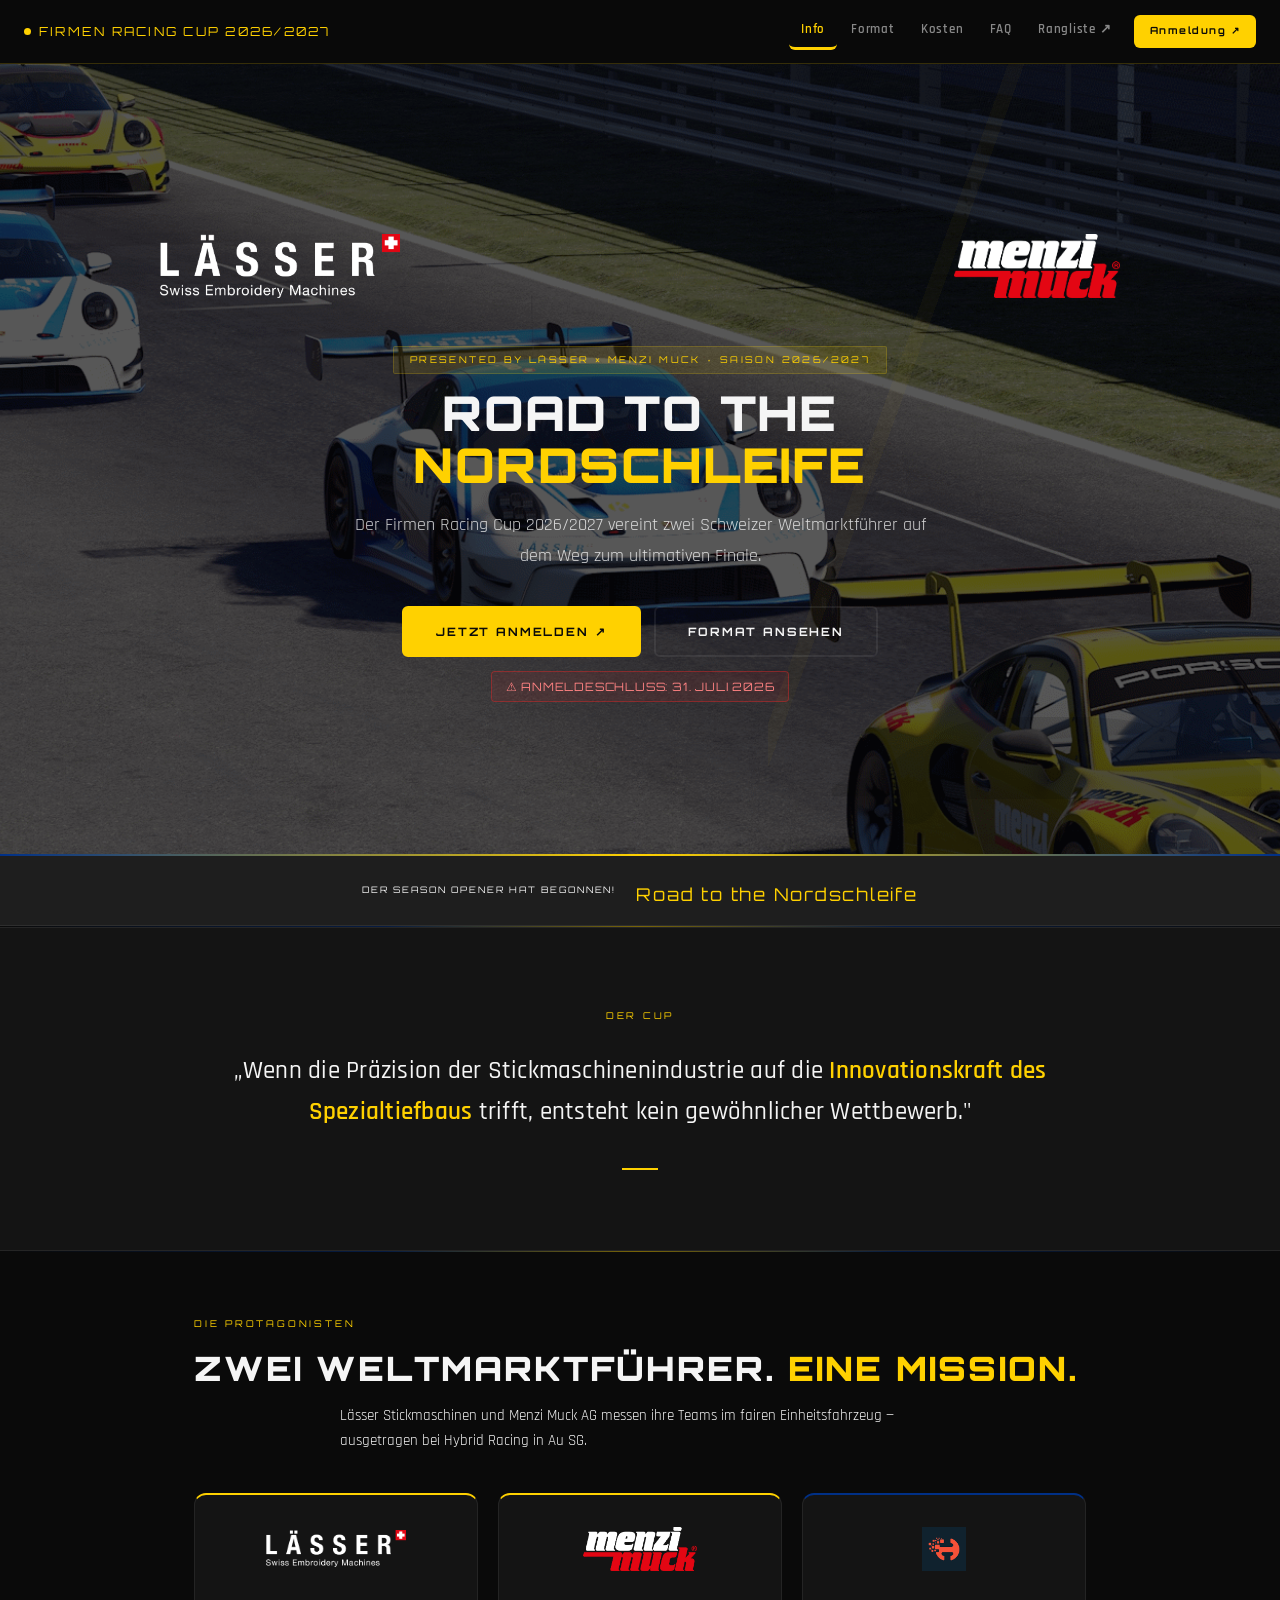
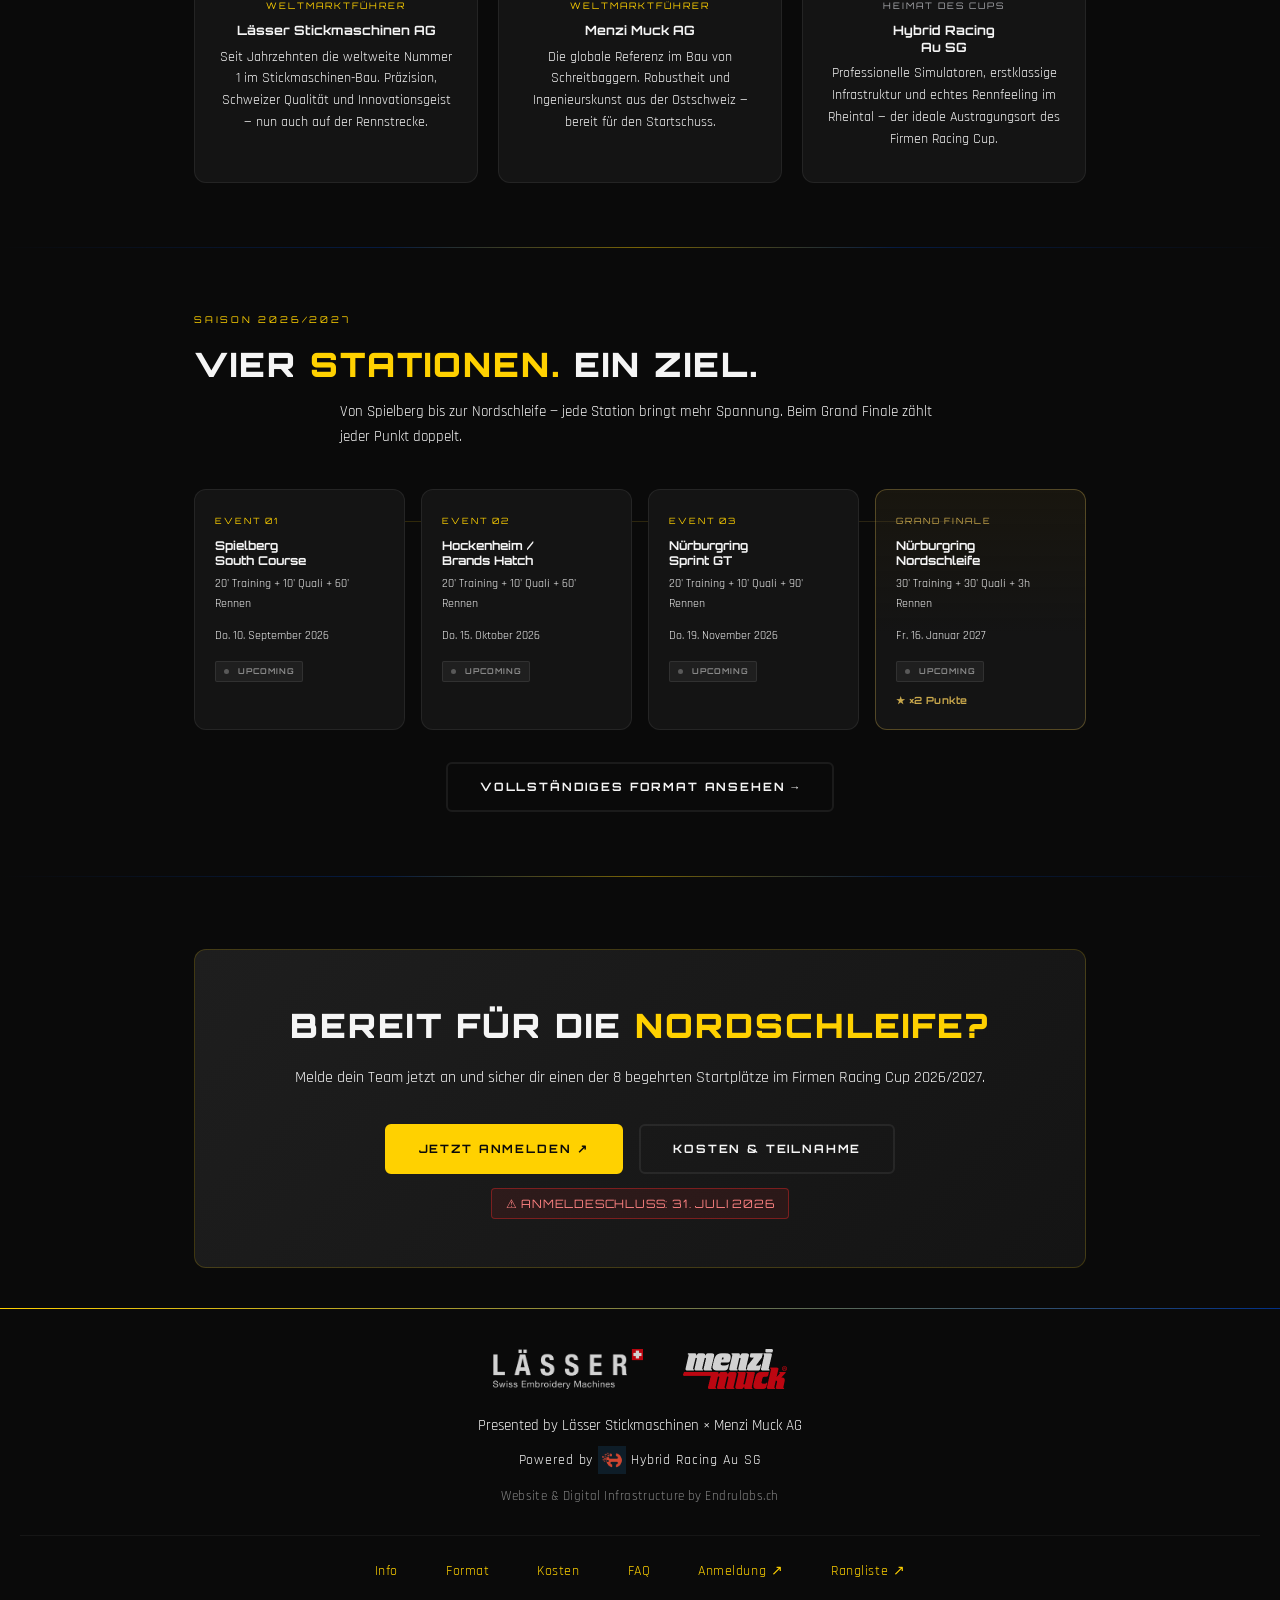
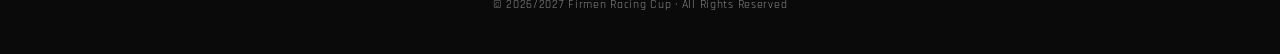
==== commit 7295ee9e: "Feature: Hero-Bild durch höherwertiges PNG ersetzt (1920×1080, ~835 KB) + Referenzen/Docs nachgezoge" ====
--- a/index.html
+++ b/index.html
@@ -9,9 +9,9 @@
   <meta property="og:title" content="Firmen Racing Cup 2026 — Road to the Nordschleife">
   <meta property="og:description" content="Zwei Schweizer Weltmarktführer. Acht Teams. Eine Saison.">
   <meta property="og:url" content="https://endruofc.github.io/racing-event-pre-info/">
-  <meta property="og:image" content="https://endruofc.github.io/racing-event-pre-info/assets/header-pre-event.jpg">
-  <meta property="og:image:width" content="1200">
-  <meta property="og:image:height" content="630">
+  <meta property="og:image" content="https://endruofc.github.io/racing-event-pre-info/assets/header-pre-event.png">
+  <meta property="og:image:width" content="1920">
+  <meta property="og:image:height" content="1080">
   <link rel="icon" type="image/svg+xml" href="data:image/svg+xml,<svg xmlns='http://www.w3.org/2000/svg' viewBox='0 0 32 32'><rect width='32' height='32' fill='%230A0A0A'/><text x='16' y='23' font-size='20' font-family='Arial, sans-serif' font-weight='900' fill='%23FFD100' text-anchor='middle'>R</text><rect x='0' y='29' width='32' height='3' fill='%23FFD100'/></svg>">
   <link rel="preconnect" href="https://fonts.googleapis.com">
   <link rel="preconnect" href="https://fonts.gstatic.com" crossorigin>
@@ -50,7 +50,7 @@
   <!-- Hintergrundbild + Overlay -->
   <div class="hero-img-wrap">
     <div class="hero-bg" id="heroBg"
-         style="background-image: url('assets/header-pre-event.jpg')">
+         style="background-image: url('assets/header-pre-event.png')">
     </div>
     <div class="hero-overlay"></div>
   </div>
--- a/css/style.css
+++ b/css/style.css
@@ -378,7 +378,7 @@
 /* ── Section-Titel ─────────────────────────────────────────── */
 .section-heading {
   font-family: var(--font-display);
-  font-size: clamp(1rem, 2.5vw, 1.5rem);
+  font-size: clamp(1.4rem, 3vw, 2.1rem);
   font-weight: 900;
   text-transform: uppercase;
   letter-spacing: .06em;
@@ -581,7 +581,7 @@
 .btn-outline {
   background: transparent;
   border-color: var(--color-border-subtle);
-  color: var(--color-text-muted);
+  color: var(--color-text);
 }
 .btn-outline:hover {
   border-color: var(--color-primary);
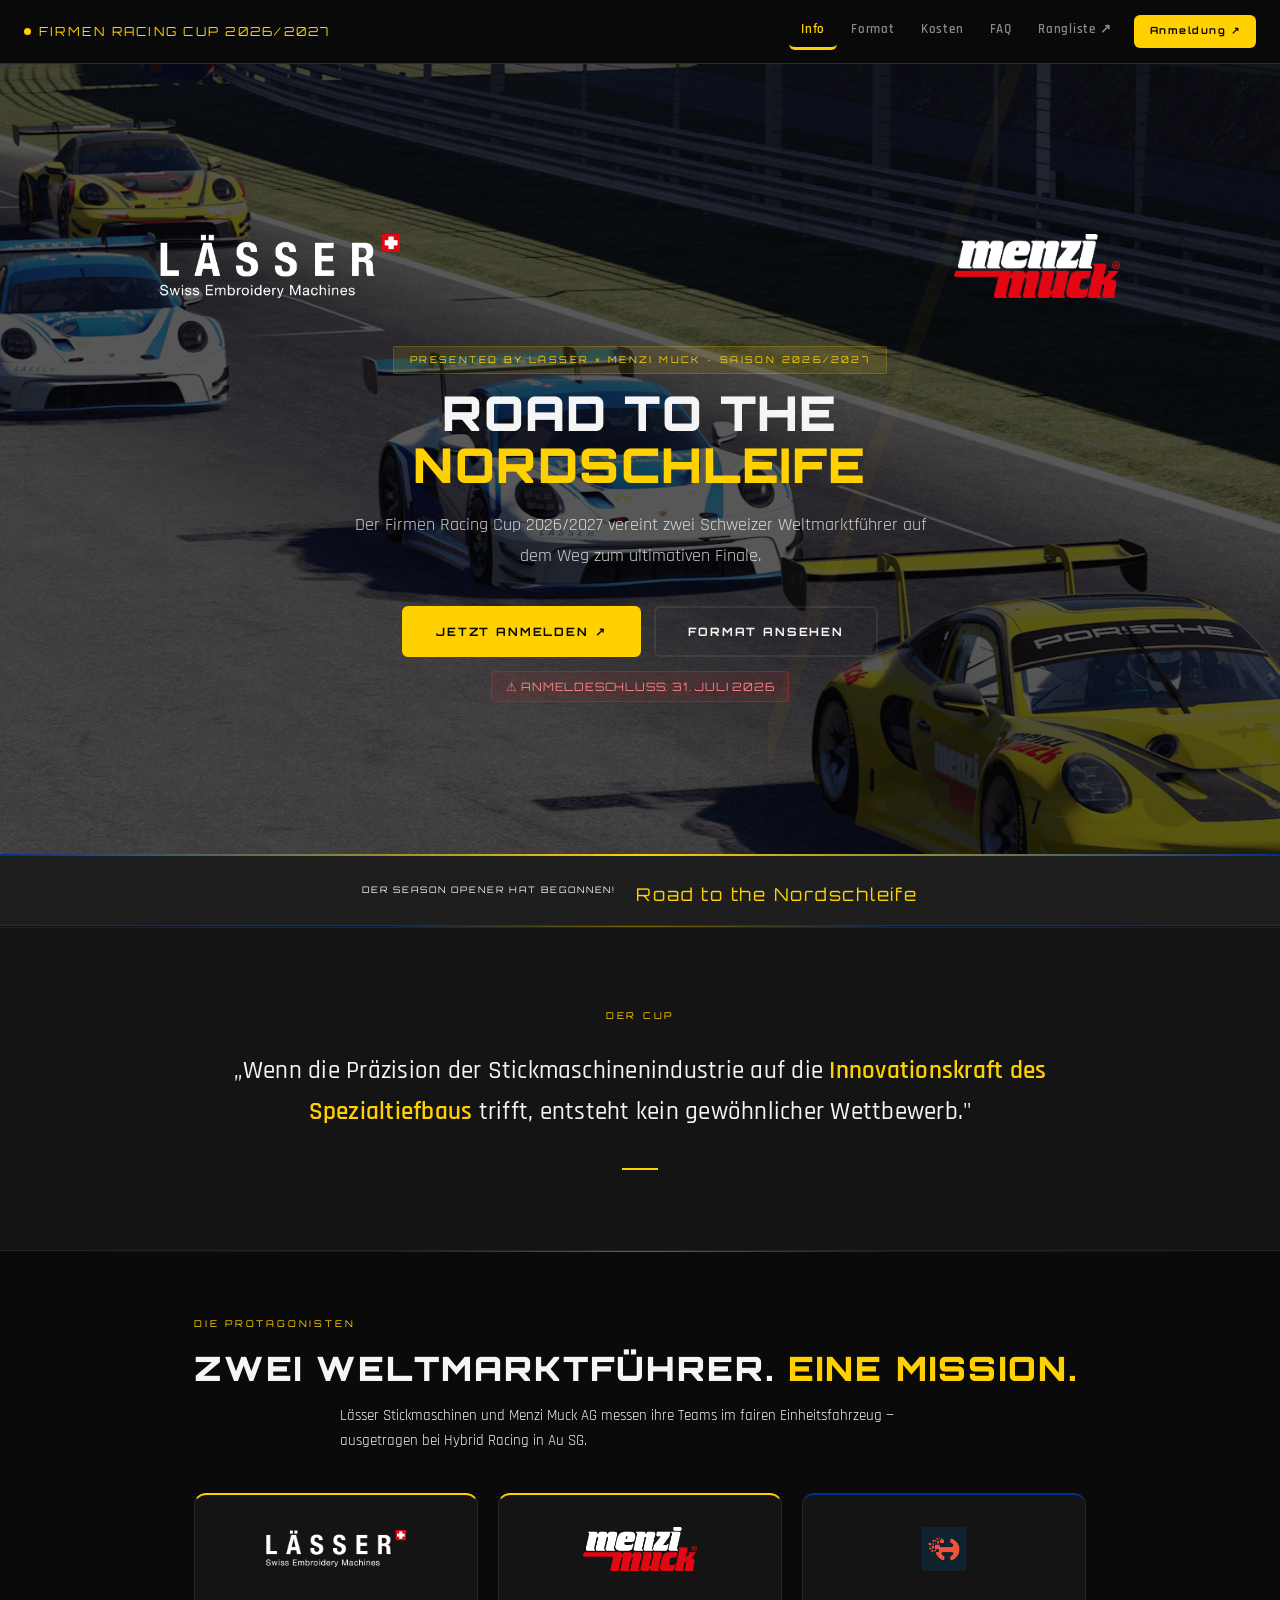
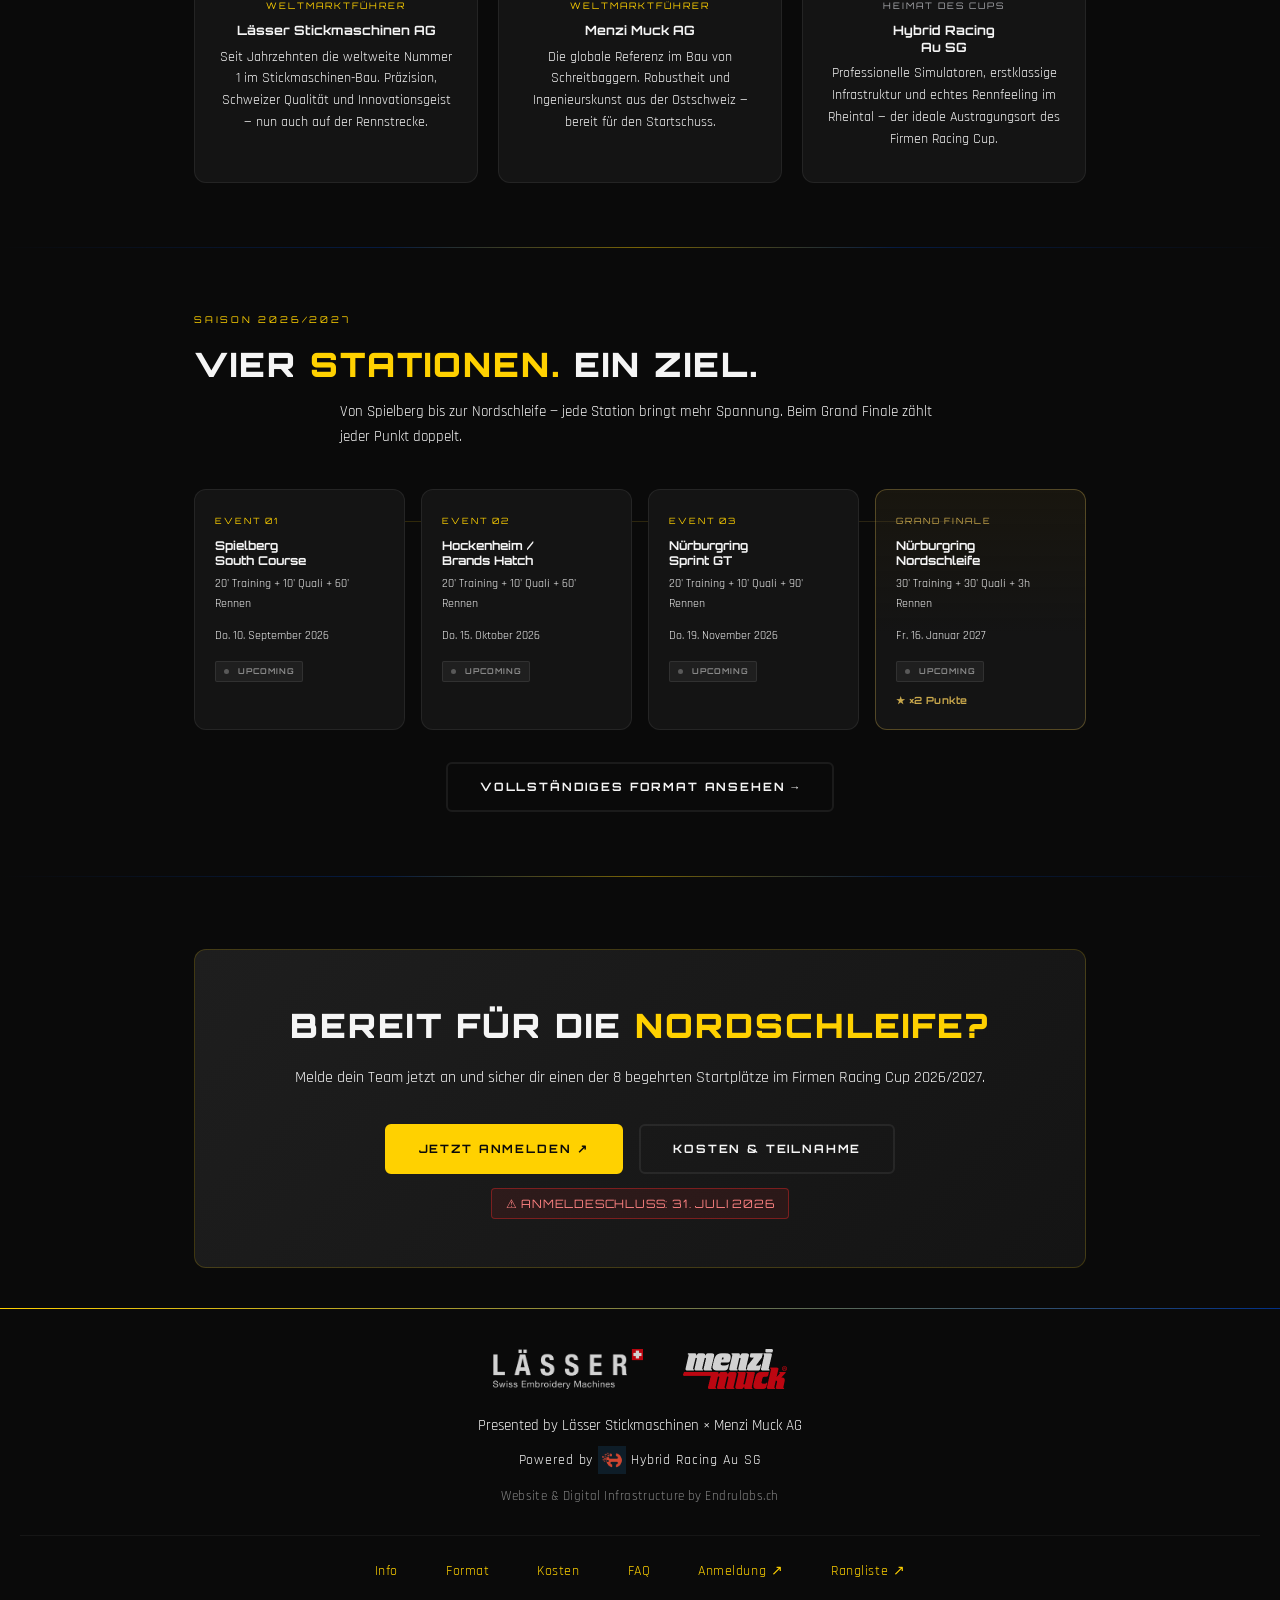
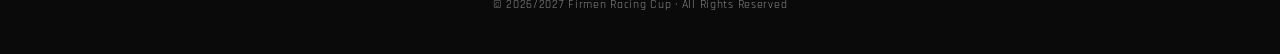
==== commit e2cc2538: "Fix: Hero-Bild nicht mehr gezoomt (.hero-bg inset -20%→-8%, Parallax 0.32→0.12) Co-Authored-By: Clau" ====
--- a/index.html
+++ b/index.html
@@ -324,7 +324,7 @@
     function onScroll() {
       if (window.innerWidth <= 768) { bg.style.transform = ''; return; }
       const y = window.scrollY;
-      bg.style.transform = 'translateY(' + (y * 0.32) + 'px)';
+      bg.style.transform = 'translateY(' + (y * 0.12) + 'px)';
     }
 
     window.addEventListener('scroll', onScroll, { passive: true });
--- a/css/style.css
+++ b/css/style.css
@@ -1153,10 +1153,10 @@
   overflow: hidden;
 }
 
-/* Extra Abstand für Parallax-Bewegung */
+/* Extra Abstand für Parallax-Bewegung (klein gehalten → kein Bild-Zoom) */
 .hero-bg {
   position: absolute;
-  inset: -20%;
+  inset: -8%;
   background-size: cover;
   background-position: center center;
   will-change: transform;
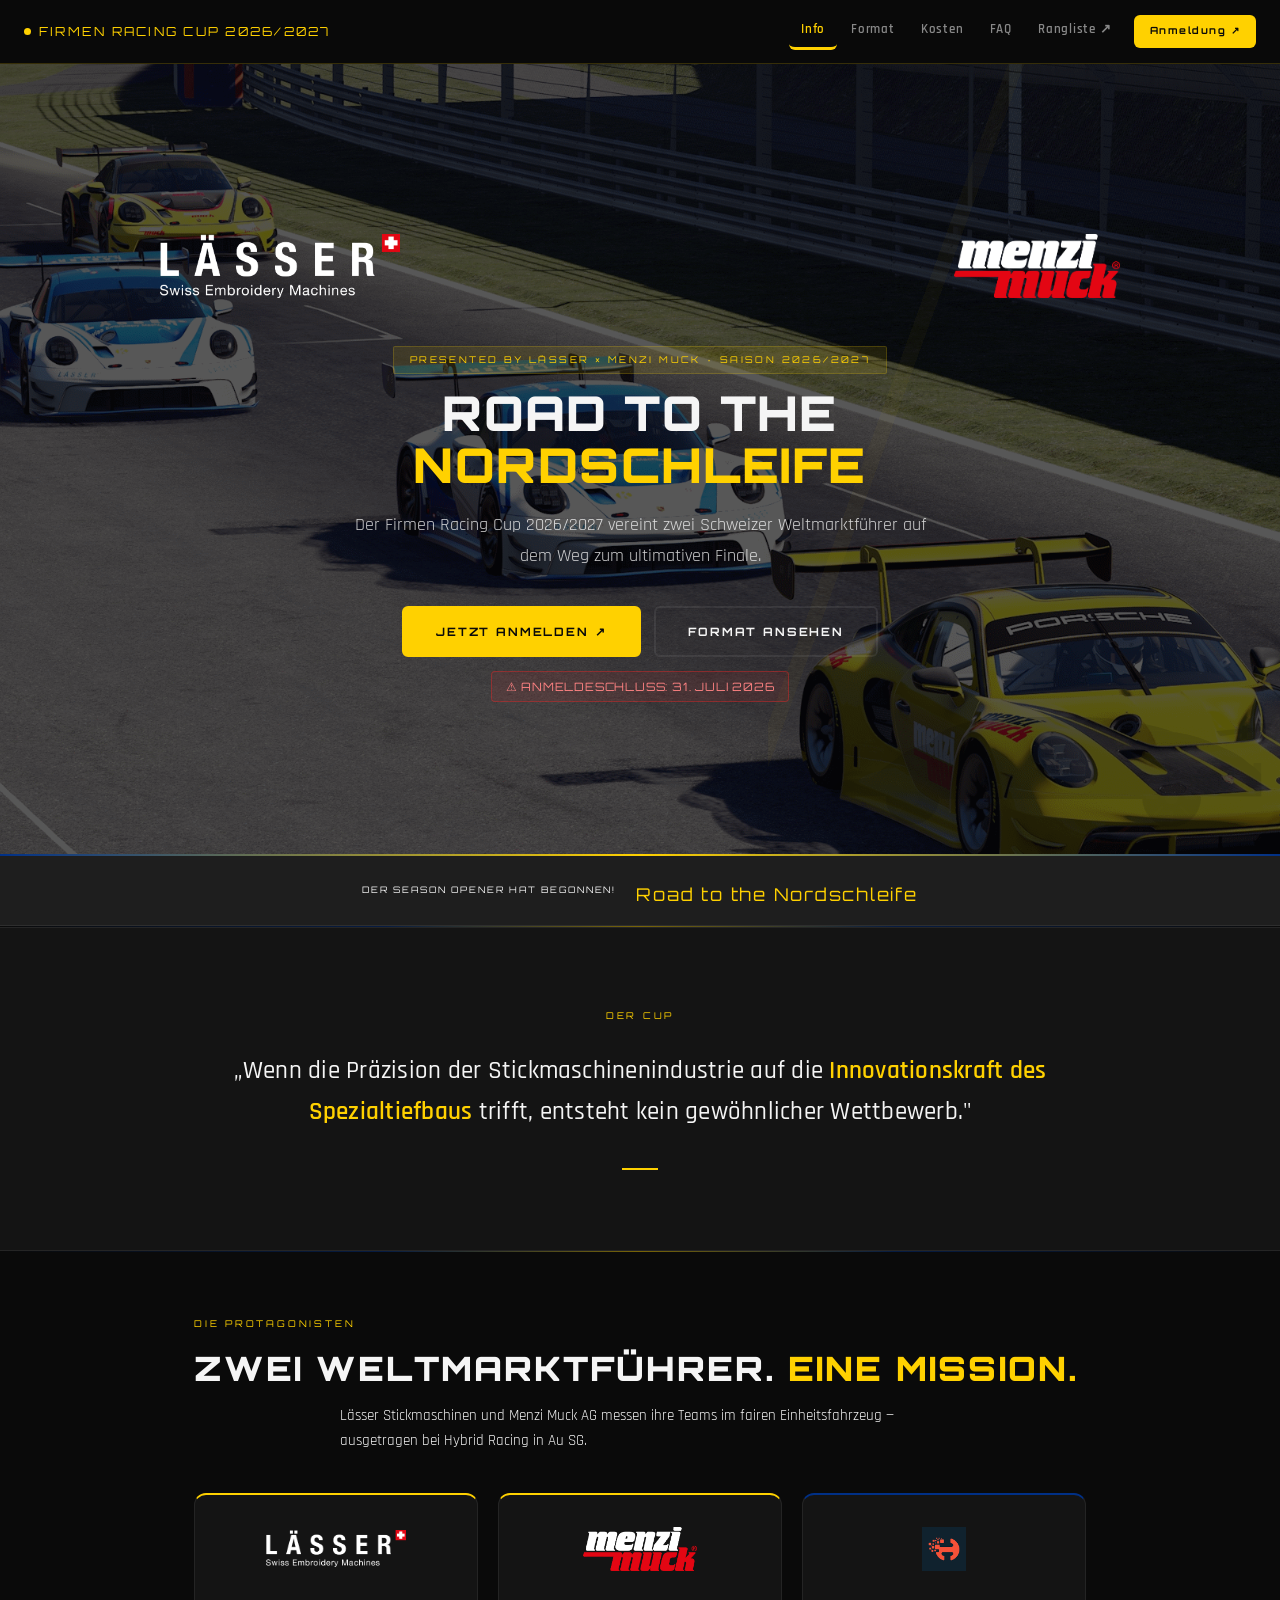
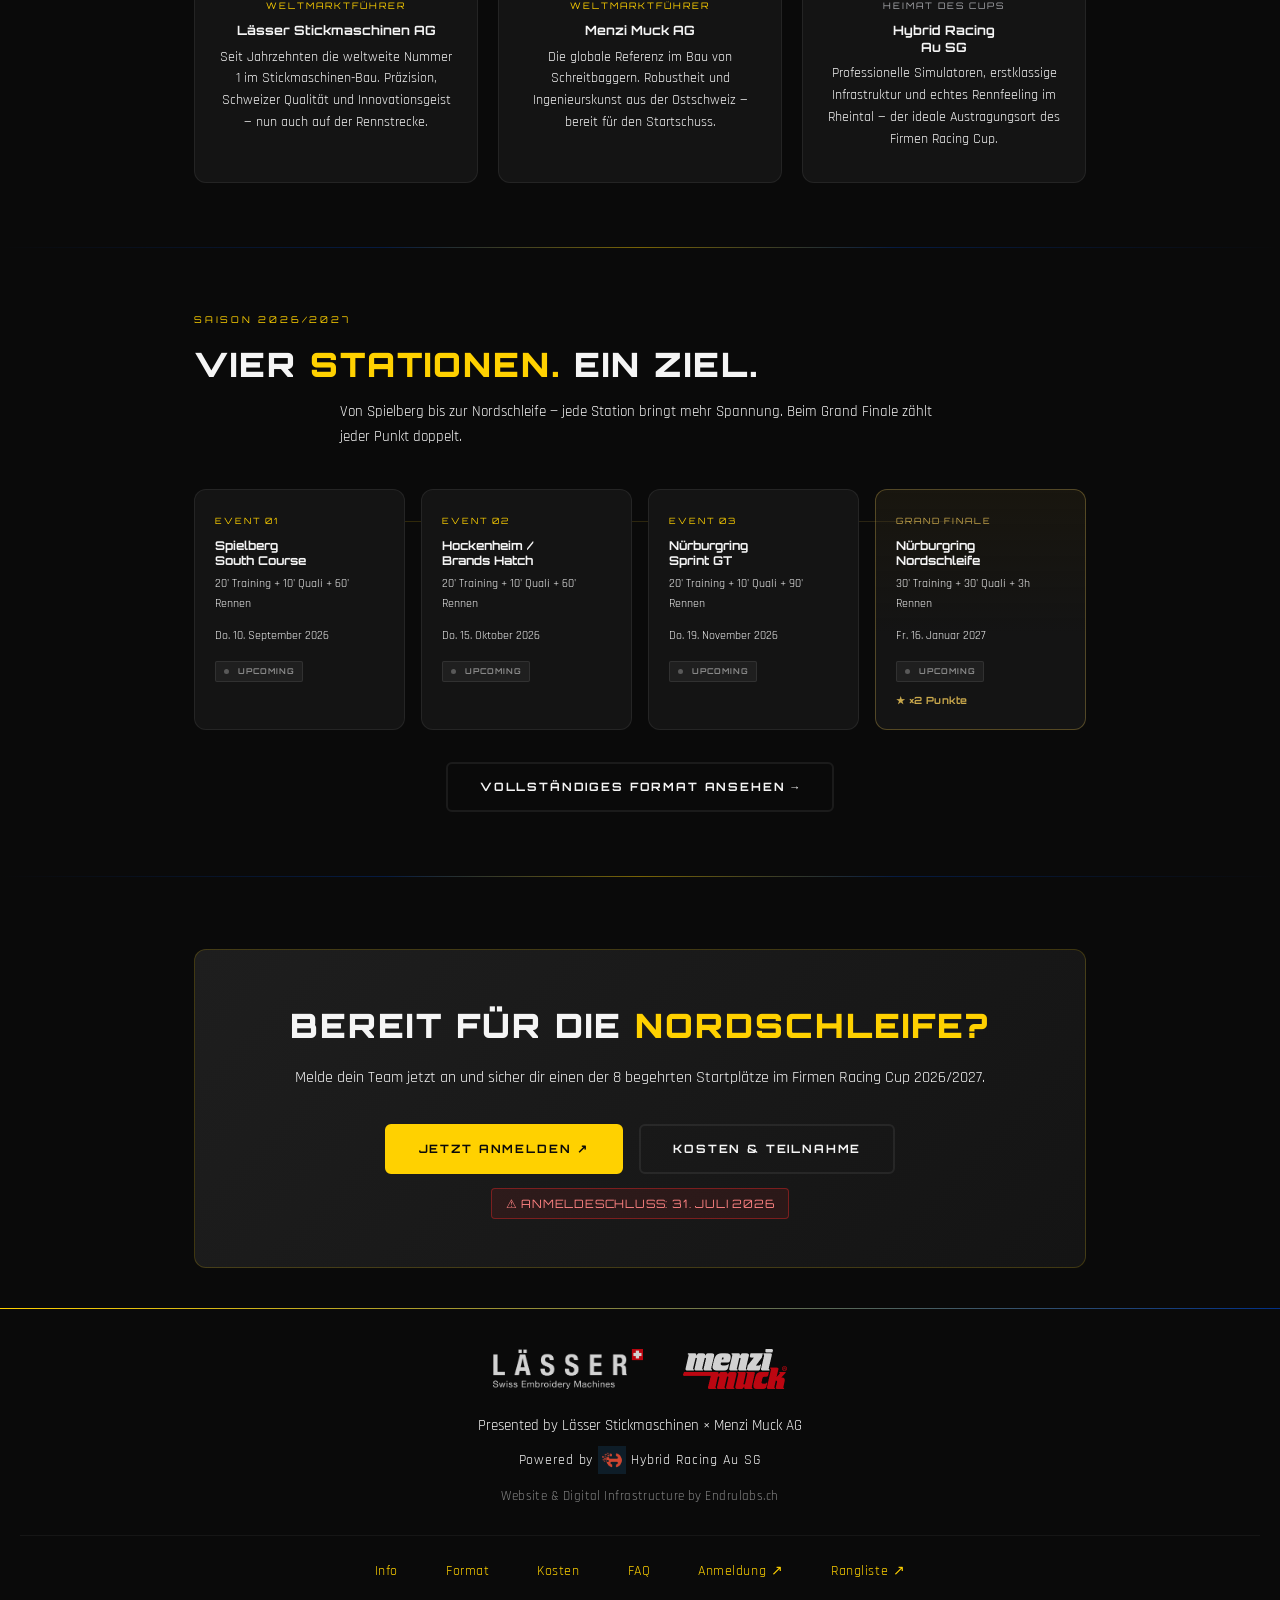
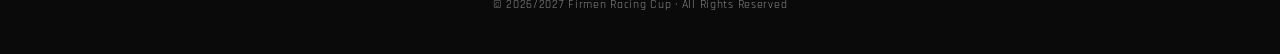
==== commit c9a1eac2: "Fix: Hero-Zoom weiter reduziert (.hero-bg inset -8%→-4%, Parallax 0.12→0.06) Co-Authored-By: Claude " ====
--- a/index.html
+++ b/index.html
@@ -324,7 +324,7 @@
     function onScroll() {
       if (window.innerWidth <= 768) { bg.style.transform = ''; return; }
       const y = window.scrollY;
-      bg.style.transform = 'translateY(' + (y * 0.12) + 'px)';
+      bg.style.transform = 'translateY(' + (y * 0.06) + 'px)';
     }
 
     window.addEventListener('scroll', onScroll, { passive: true });
--- a/css/style.css
+++ b/css/style.css
@@ -1156,7 +1156,7 @@
 /* Extra Abstand für Parallax-Bewegung (klein gehalten → kein Bild-Zoom) */
 .hero-bg {
   position: absolute;
-  inset: -8%;
+  inset: -4%;
   background-size: cover;
   background-position: center center;
   will-change: transform;
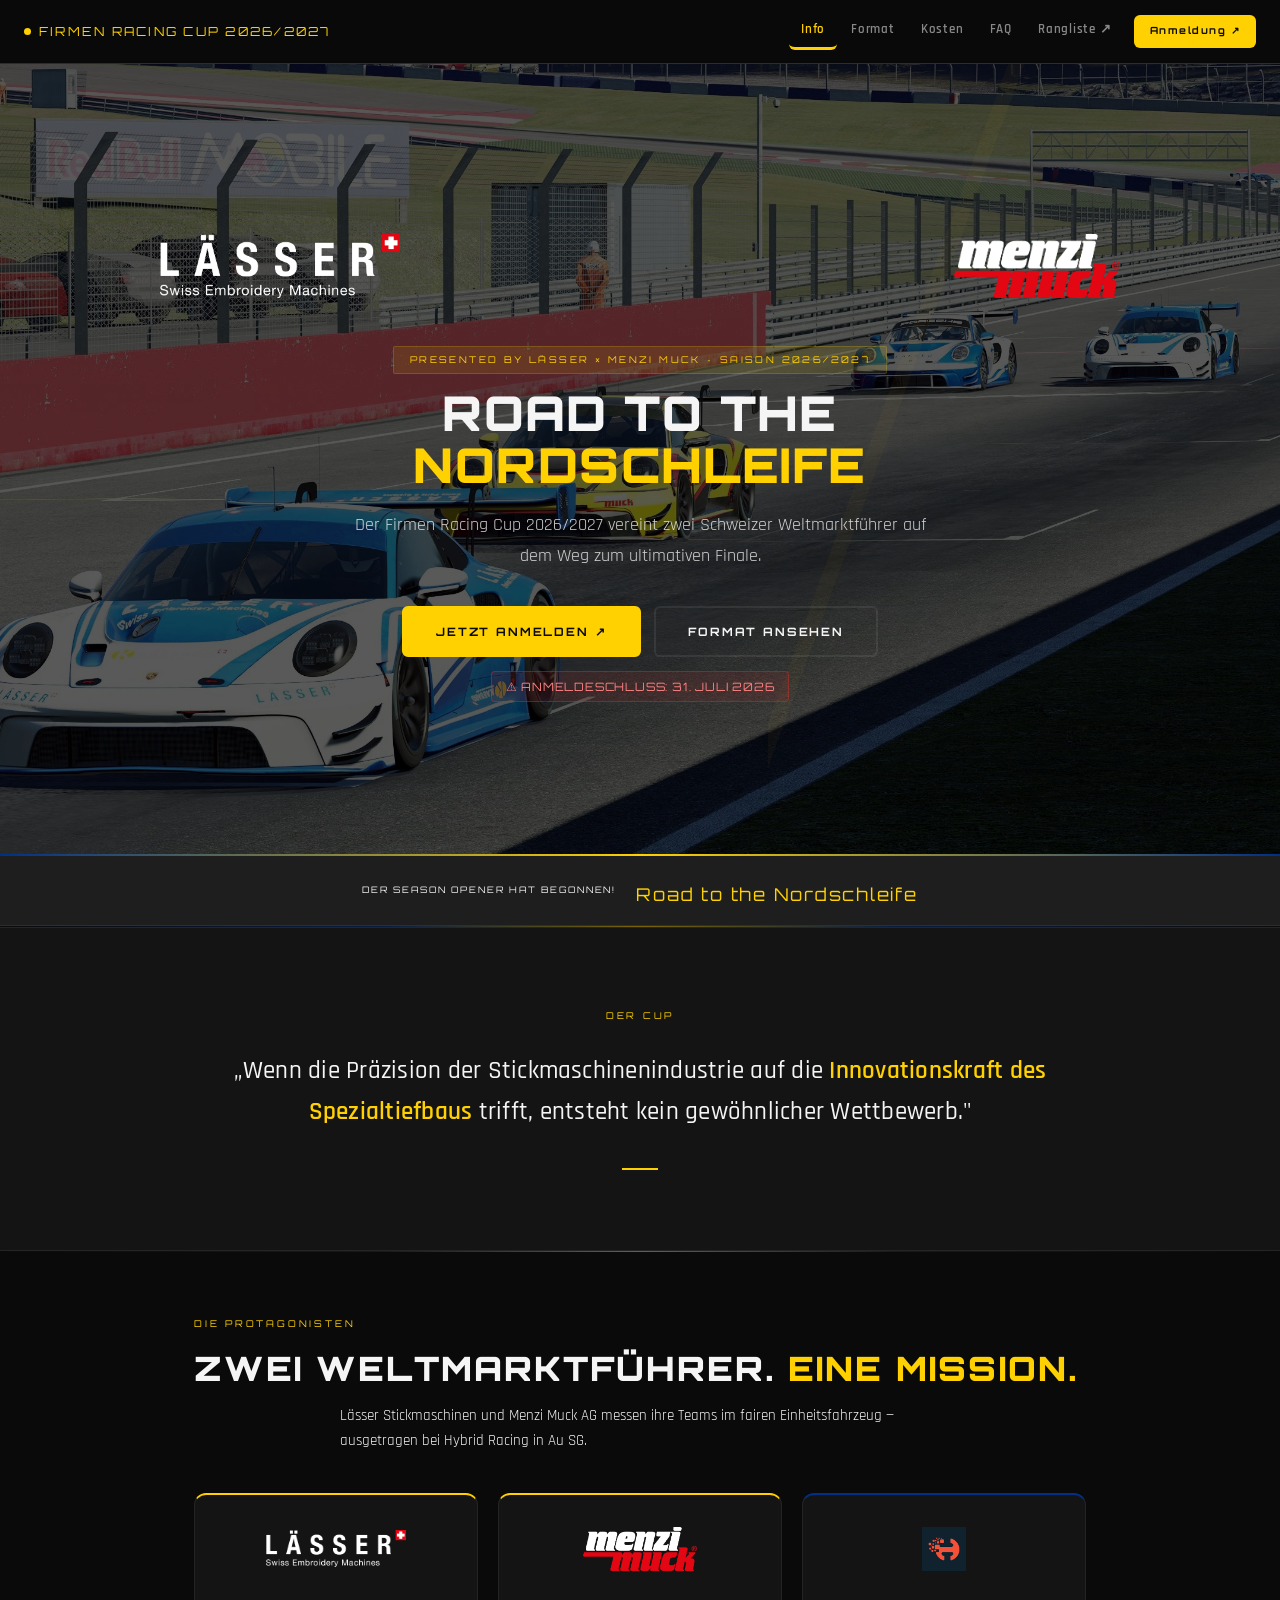
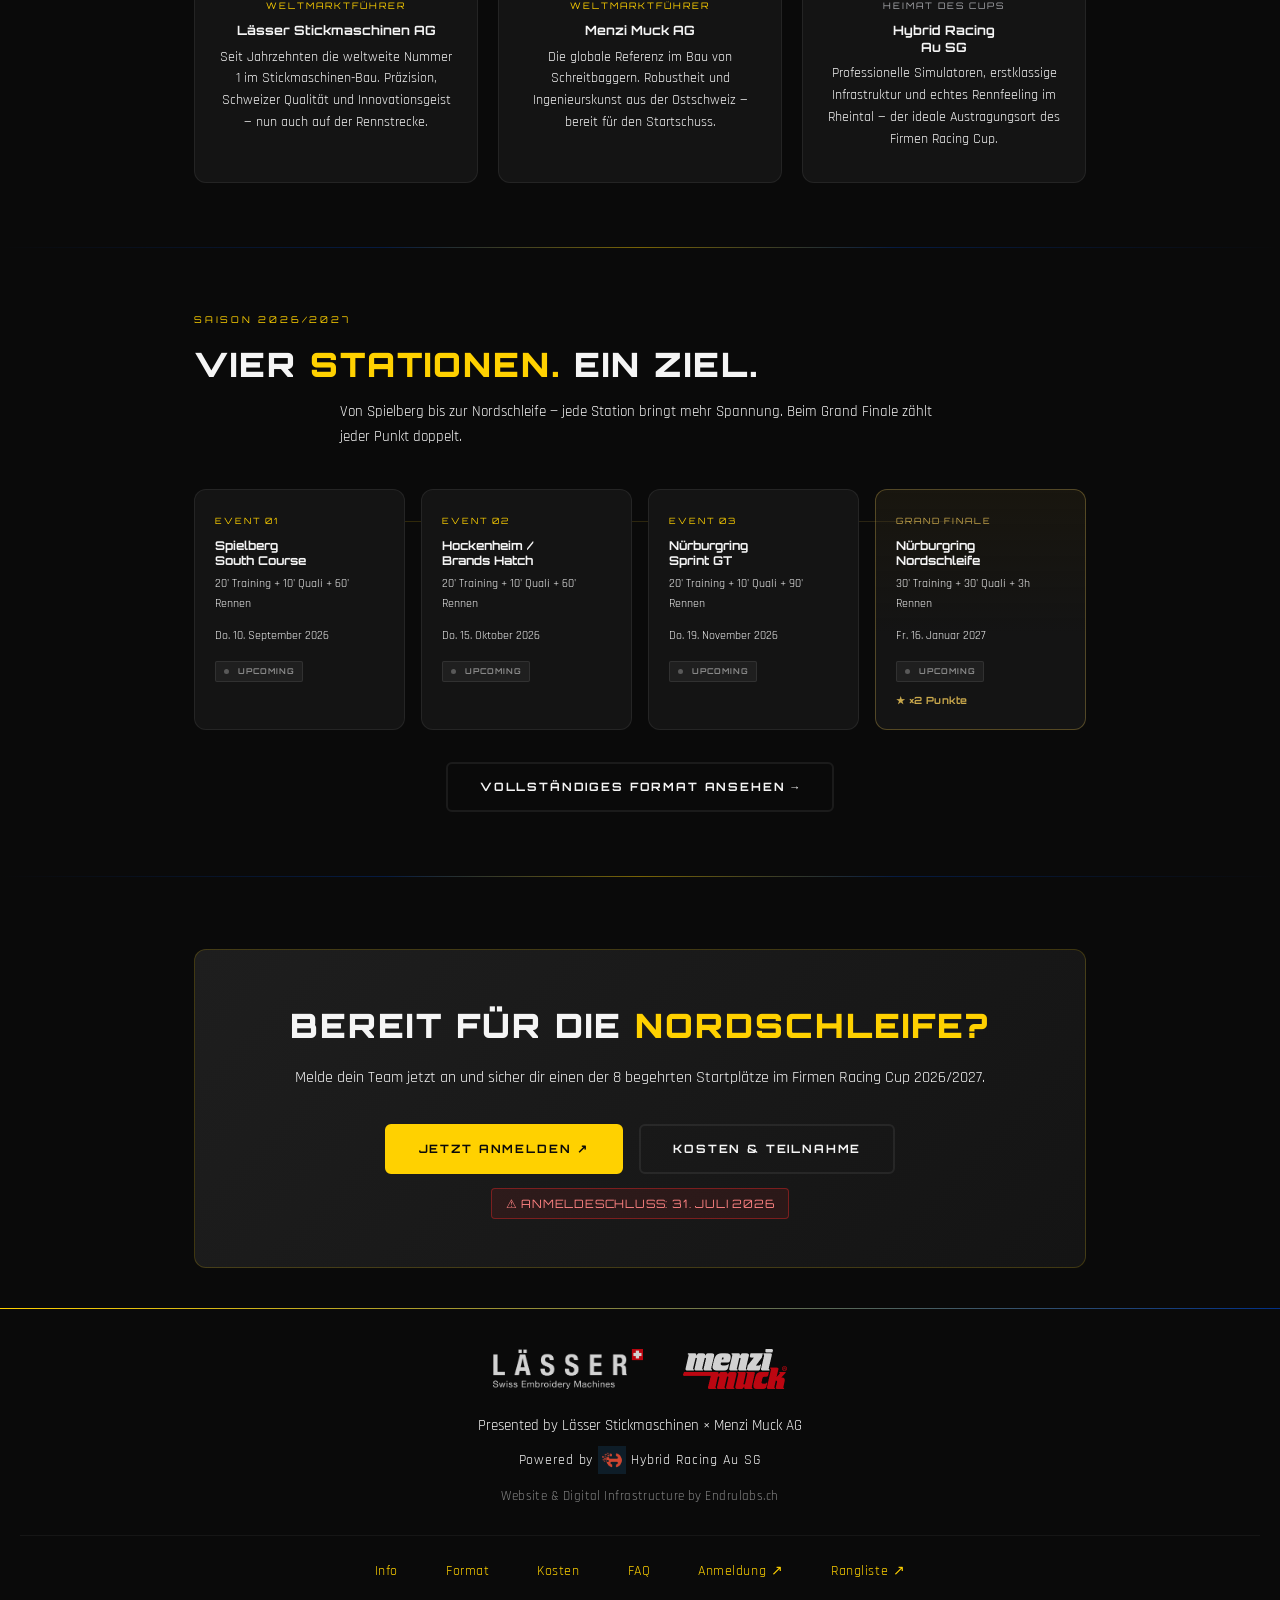
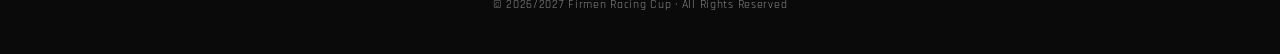
==== commit 8dc522e5: "Feature: Hero-Bild optimierte JPG (2560×1440, ~0.81 MB) + Referenzen/Docs auf .jpg assets/header-pre" ====
--- a/index.html
+++ b/index.html
@@ -9,9 +9,9 @@
   <meta property="og:title" content="Firmen Racing Cup 2026 — Road to the Nordschleife">
   <meta property="og:description" content="Zwei Schweizer Weltmarktführer. Acht Teams. Eine Saison.">
   <meta property="og:url" content="https://endruofc.github.io/racing-event-pre-info/">
-  <meta property="og:image" content="https://endruofc.github.io/racing-event-pre-info/assets/header-pre-event.png">
-  <meta property="og:image:width" content="1920">
-  <meta property="og:image:height" content="1080">
+  <meta property="og:image" content="https://endruofc.github.io/racing-event-pre-info/assets/header-pre-event.jpg">
+  <meta property="og:image:width" content="2560">
+  <meta property="og:image:height" content="1440">
   <link rel="icon" type="image/svg+xml" href="data:image/svg+xml,<svg xmlns='http://www.w3.org/2000/svg' viewBox='0 0 32 32'><rect width='32' height='32' fill='%230A0A0A'/><text x='16' y='23' font-size='20' font-family='Arial, sans-serif' font-weight='900' fill='%23FFD100' text-anchor='middle'>R</text><rect x='0' y='29' width='32' height='3' fill='%23FFD100'/></svg>">
   <link rel="preconnect" href="https://fonts.googleapis.com">
   <link rel="preconnect" href="https://fonts.gstatic.com" crossorigin>
@@ -50,7 +50,7 @@
   <!-- Hintergrundbild + Overlay -->
   <div class="hero-img-wrap">
     <div class="hero-bg" id="heroBg"
-         style="background-image: url('assets/header-pre-event.png')">
+         style="background-image: url('assets/header-pre-event.jpg')">
     </div>
     <div class="hero-overlay"></div>
   </div>
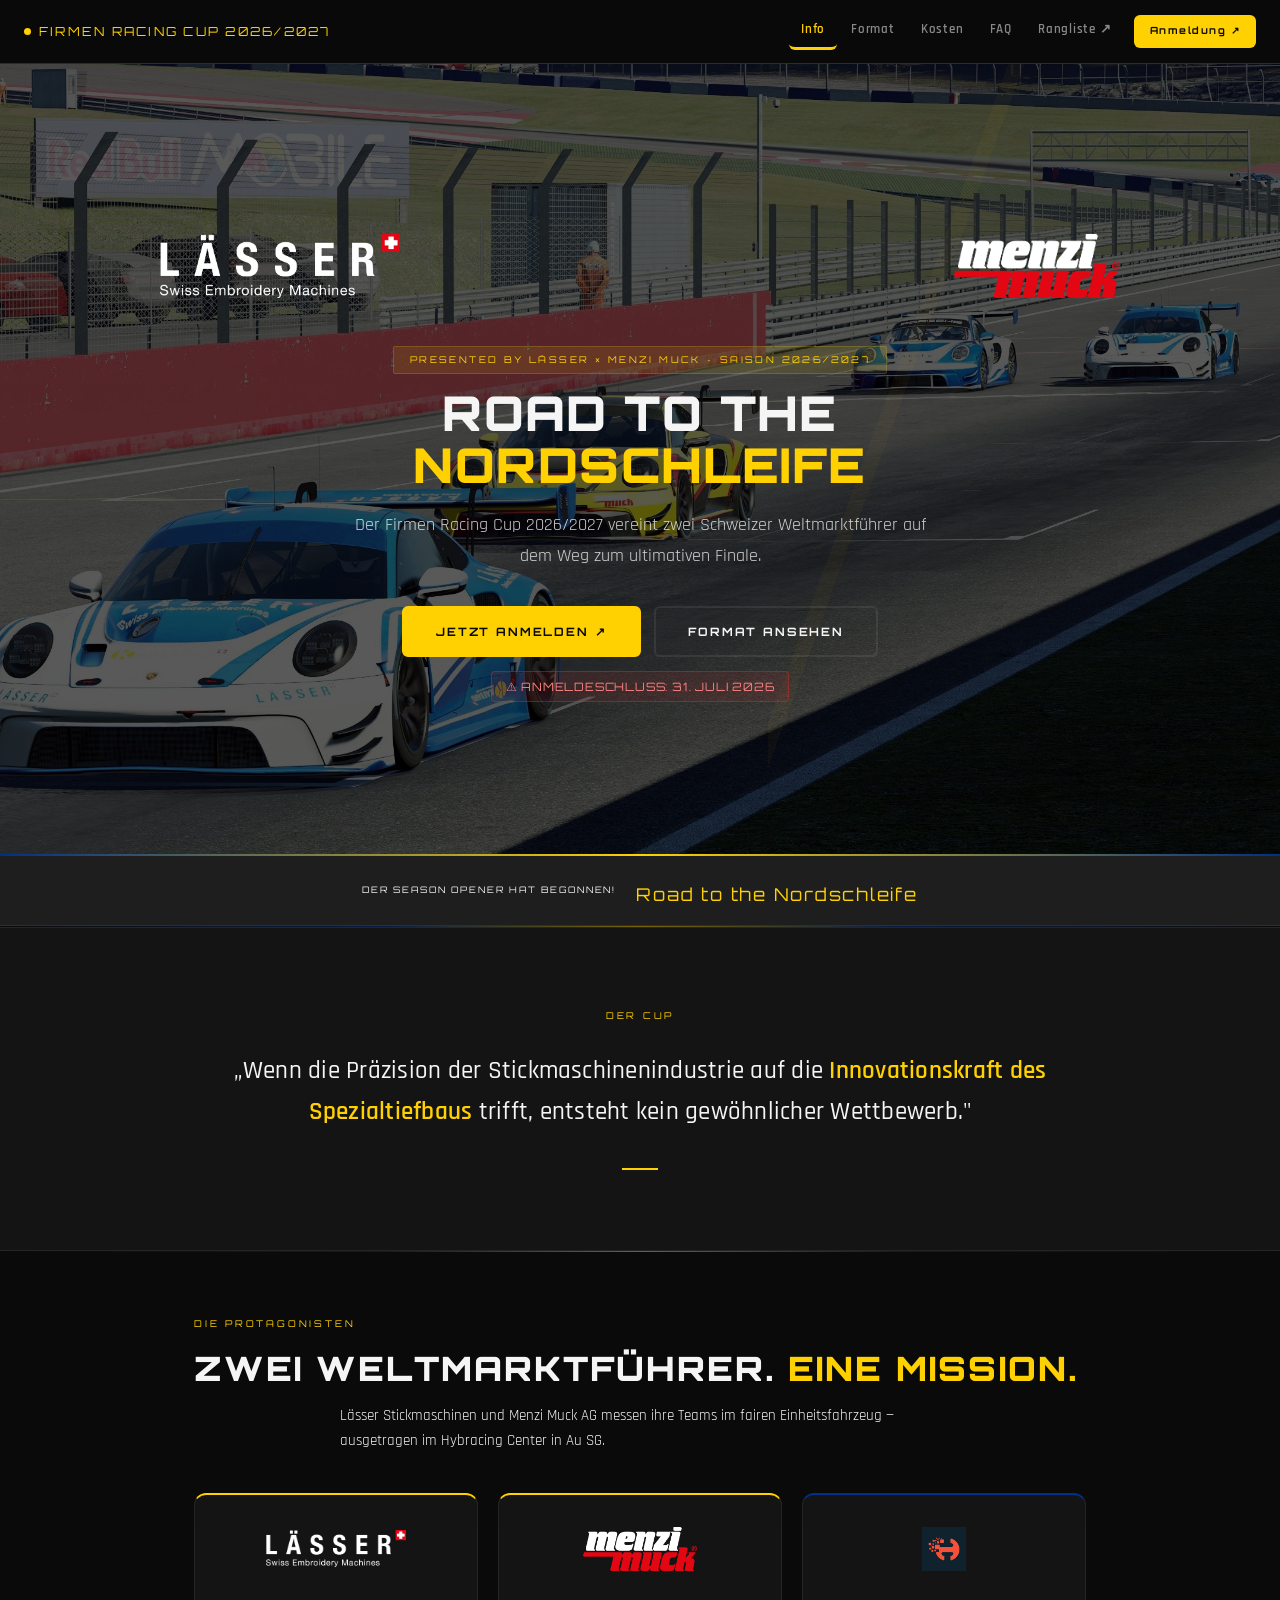
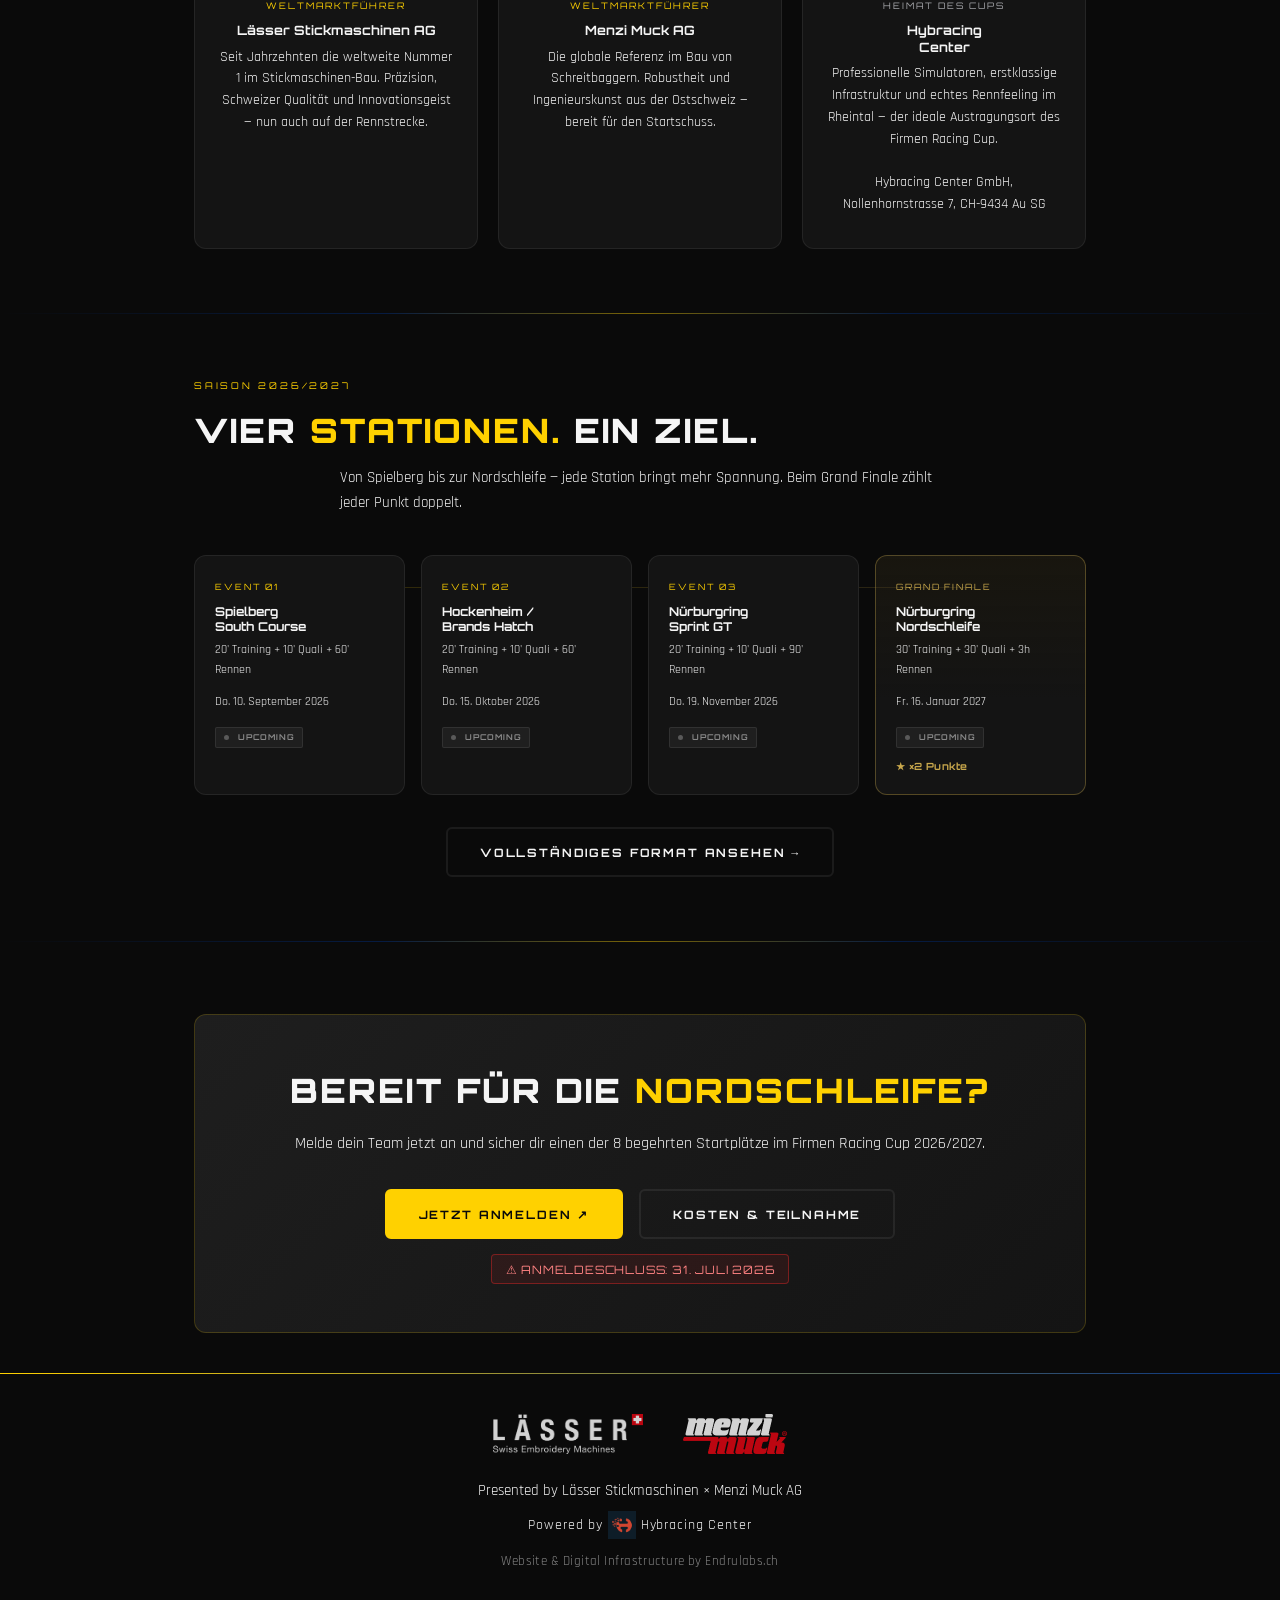
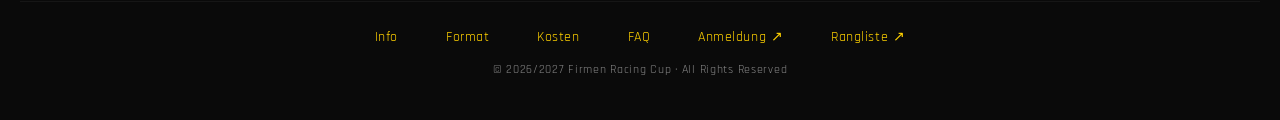
==== commit 1b2defe7: "Fix: Veranstaltungsort "Hybrid Racing Au SG" → "Hybracing Center" auf allen Seiten Korrekter Name de" ====
--- a/index.html
+++ b/index.html
@@ -4,7 +4,7 @@
   <meta charset="UTF-8">
   <meta name="viewport" content="width=device-width, initial-scale=1.0">
   <title>Firmen Racing Cup 2026/2027 – Road to the Nordschleife</title>
-  <meta name="description" content="Der Firmen Racing Cup 2026/2027: Lässer Stickmaschinen AG und Menzi Muck AG. 8 Teams, Porsche 911 GT3 RS 992, Assetto Corsa bei Hybrid Racing Au SG.">
+  <meta name="description" content="Der Firmen Racing Cup 2026/2027: Lässer Stickmaschinen AG und Menzi Muck AG. 8 Teams, Porsche 911 GT3 RS 992, Assetto Corsa im Hybracing Center in Au SG.">
   <meta property="og:type" content="website">
   <meta property="og:title" content="Firmen Racing Cup 2026 — Road to the Nordschleife">
   <meta property="og:description" content="Zwei Schweizer Weltmarktführer. Acht Teams. Eine Saison.">
@@ -120,7 +120,7 @@
       <span class="cd-beschriftung">Sek</span>
     </div>
   </div>
-  <p class="countdown-strip-note">Season Opener · Do. 10. September 2026 · Hybrid Racing Au SG</p>
+  <p class="countdown-strip-note">Season Opener · Do. 10. September 2026 · Hybracing Center</p>
 </div>
 
 <div class="section-divider"></div>
@@ -151,7 +151,7 @@
     <h2 class="section-heading">Zwei Weltmarktführer. <span class="gelb">Eine Mission.</span></h2>
     <p class="section-sub">
       Lässer Stickmaschinen und Menzi Muck AG messen ihre Teams im
-      fairen Einheitsfahrzeug — ausgetragen bei Hybrid Racing in Au SG.
+      fairen Einheitsfahrzeug — ausgetragen im Hybracing Center in Au SG.
     </p>
 
     <div class="company-grid">
@@ -186,18 +186,19 @@
         </div>
       </div>
 
-      <!-- Hybrid Racing Au SG -->
+      <!-- Hybracing Center -->
       <div class="company-card host">
         <div class="company-logo-wrap">
           <a href="https://hybracing.ch/" target="_blank" rel="noopener">
-            <img src="logos/hybracing.png" alt="Hybrid Racing Au SG" class="company-logo" loading="lazy">
+            <img src="logos/hybracing.png" alt="Hybracing Center" class="company-logo" loading="lazy">
           </a>
         </div>
         <div class="company-role">Heimat des Cups</div>
-        <div class="company-name">Hybrid Racing<br>Au SG</div>
+        <div class="company-name">Hybracing<br>Center</div>
         <div class="company-desc">
           Professionelle Simulatoren, erstklassige Infrastruktur und echtes Rennfeeling
-          im Rheintal — der ideale Austragungsort des Firmen Racing Cup.
+          im Rheintal — der ideale Austragungsort des Firmen Racing Cup.<br><br>
+          Hybracing Center GmbH, Nollenhornstrasse 7, CH-9434 Au SG
         </div>
       </div>
 
@@ -301,7 +302,7 @@
     </a>
   </div>
   <div class="footer-presented">Presented by Lässer Stickmaschinen &times; Menzi Muck AG</div>
-  <div class="footer-powered">Powered by <a href="https://hybracing.ch/" target="_blank" rel="noopener" title="Hybrid Racing Au SG"><img src="logos/hybracing.png" alt="Hybrid Racing Au SG" class="logo-hybracing" loading="lazy"></a> Hybrid Racing Au SG</div>
+  <div class="footer-powered">Powered by <a href="https://hybracing.ch/" target="_blank" rel="noopener" title="Hybracing Center GmbH, Nollenhornstrasse 7, CH-9434 Au SG"><img src="logos/hybracing.png" alt="Hybracing Center" class="logo-hybracing" loading="lazy"></a> Hybracing Center</div>
   <div class="footer-credits"><a href="https://endrulabs.ch" target="_blank" rel="noopener">Website &amp; Digital Infrastructure by Endrulabs.ch</a></div>
   <div class="footer-links">
     <a href="index.html">Info</a>
--- a/css/style.css
+++ b/css/style.css
@@ -1,7 +1,7 @@
 /* ═══════════════════════════════════════════════════════════════
    Firmen Racing Cup 2026 — Corporate Motorsport Design System
    Porsche Motorsport · WEC · Mercedes AMG Petronas
-   Lässer Stickmaschinen AG × Menzi Muck AG × Hybrid Racing Au SG
+   Lässer Stickmaschinen AG × Menzi Muck AG × Hybracing Center
 ═══════════════════════════════════════════════════════════════ */
 
 @import url('https://fonts.googleapis.com/css2?family=Orbitron:wght@400;700;900&family=Rajdhani:wght@300;400;500;600;700&display=swap');
@@ -1685,3 +1685,70 @@
 .footer-credits a { color: var(--color-text-muted); font-size: 0.8rem; text-decoration: none; }
 .footer-credits a:hover { color: var(--color-primary); }
 .footer-copy { color: var(--color-text-muted); font-size: 0.75rem; margin-top: 8px; }
+
+/* ══════════════════════════════════════════════════════════════
+   MOBILE OPTIMIERUNG — additiv via @media, Desktop (>768px) unverändert
+══════════════════════════════════════════════════════════════ */
+@media (max-width: 768px) {
+
+  /* Touch-Targets ≥ 44×44px */
+  .btn,
+  .btn-secondary {
+    min-height: 44px;
+    padding: .65rem 1.5rem;
+    display: inline-flex;
+    align-items: center;
+    justify-content: center;
+  }
+
+  .nav-toggle {
+    min-width: 44px;
+    min-height: 44px;
+    justify-content: center;
+    align-items: center;
+  }
+
+  .footer-links a {
+    padding: .5rem .3rem;
+    display: inline-flex;
+    align-items: center;
+    min-height: 44px;
+  }
+
+  /* Bilder: kein horizontaler Overflow */
+  img {
+    max-width: 100%;
+    height: auto;
+  }
+
+  /* Tabellen: horizontaler Scroll mit gelbem Scroll-Hint rechts */
+  .total-card {
+    overflow-x: auto;
+    -webkit-overflow-scrolling: touch;
+    border-right: 3px solid rgba(255, 209, 0, .35);
+  }
+  .total-table {
+    min-width: 420px;
+  }
+}
+
+@media (max-width: 360px) {
+  .container,
+  .container-wide {
+    padding: 0 .85rem;
+  }
+
+  .countdown-strip {
+    padding: .75rem .85rem;
+    gap: .75rem;
+  }
+
+  .hero-ctas .btn {
+    width: 100%;
+  }
+
+  .footer-logos {
+    gap: 1.5rem;
+    flex-wrap: wrap;
+  }
+}
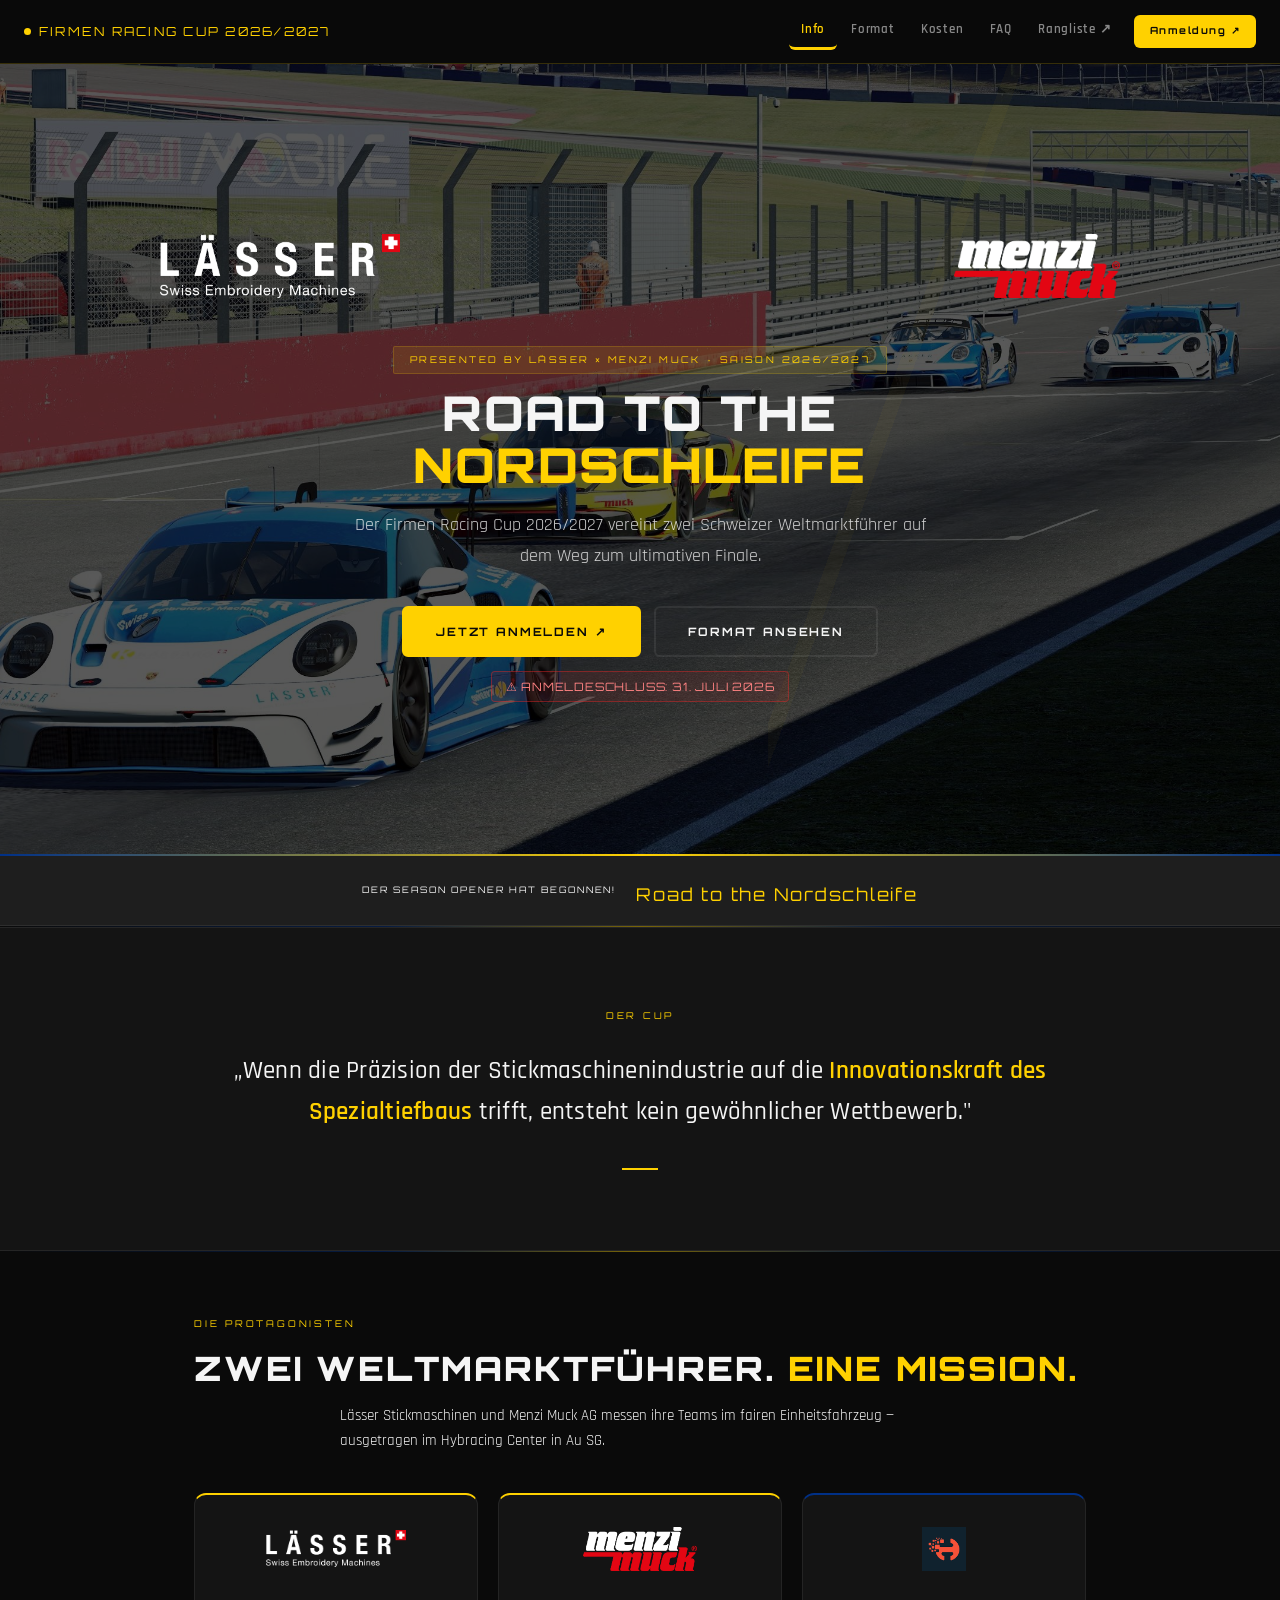
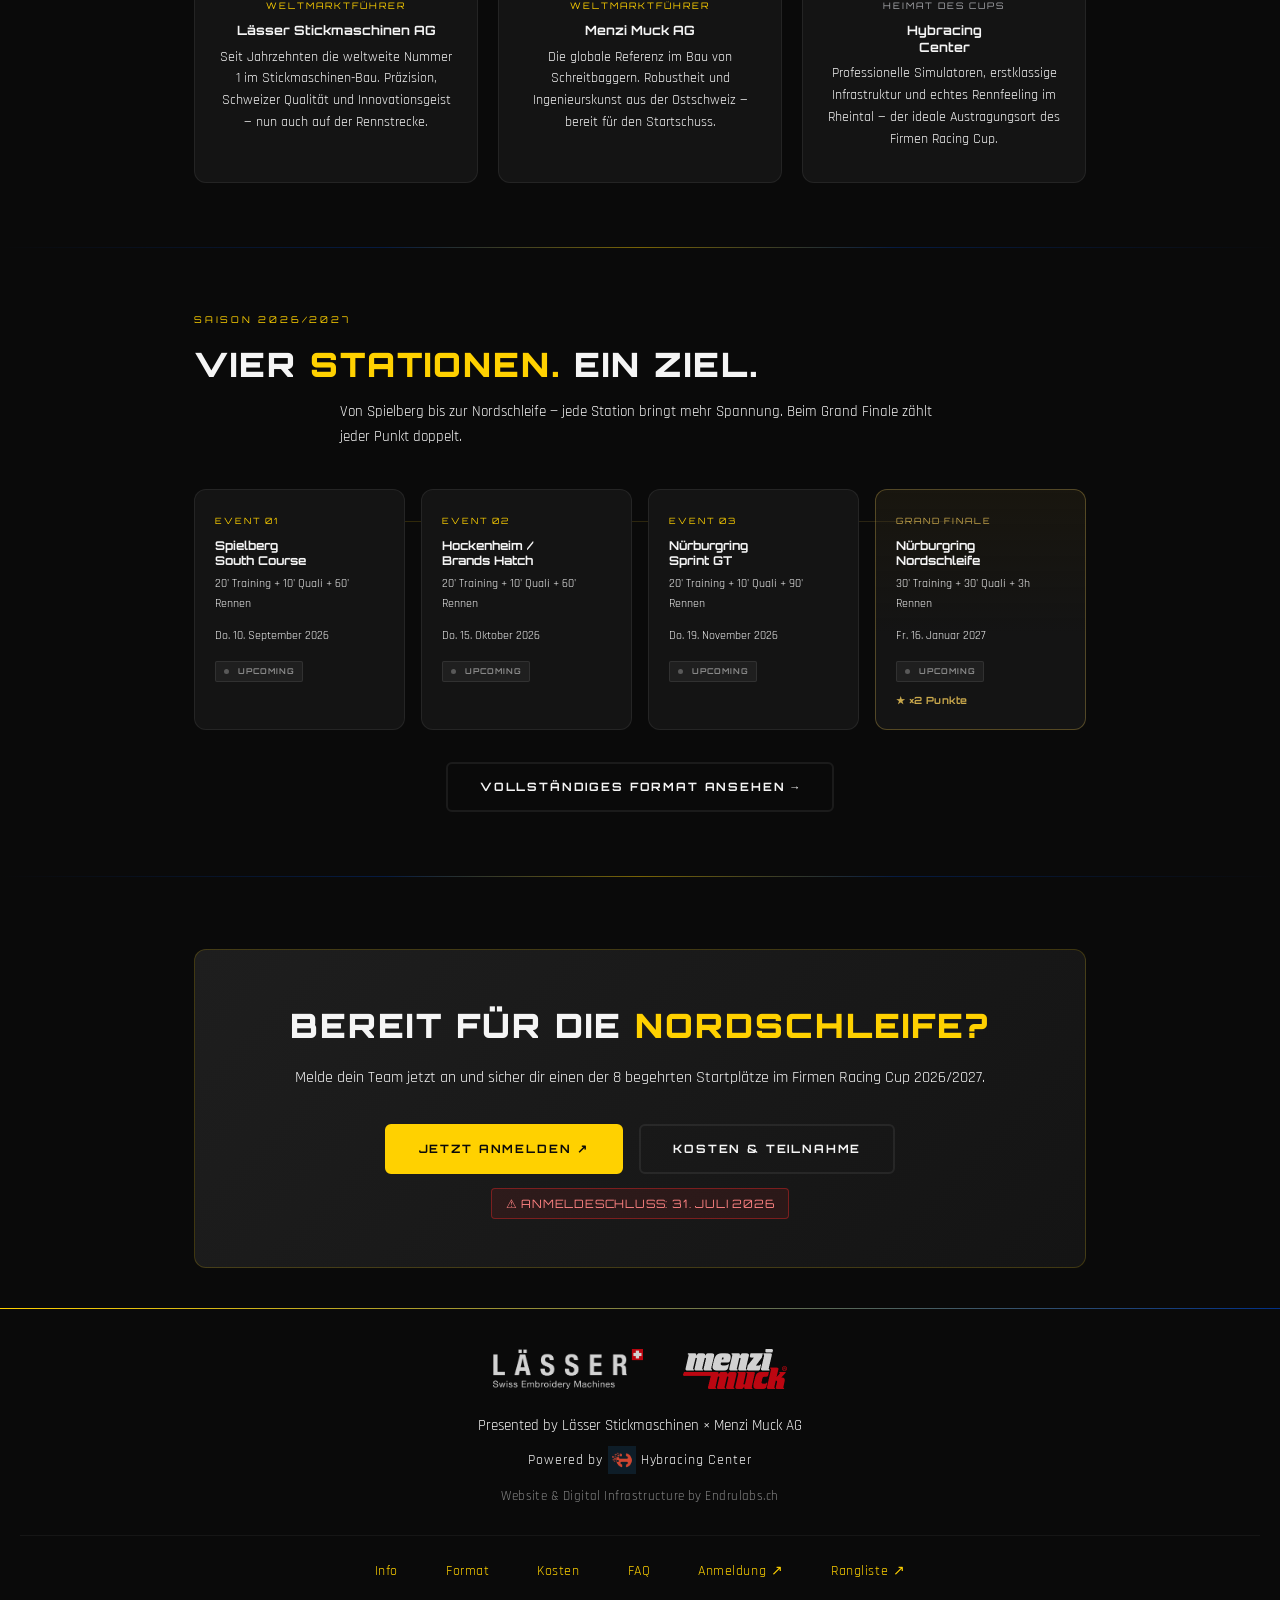
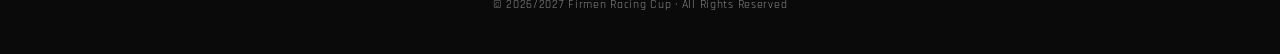
==== commit bba1f7f2: "Feature: OG-Tags Unterseiten, CNAME, FAQ-Kontakt, 404, CSS-Cleanup - OG-Tags (type/title/description" ====
--- a/index.html
+++ b/index.html
@@ -197,8 +197,7 @@
         <div class="company-name">Hybracing<br>Center</div>
         <div class="company-desc">
           Professionelle Simulatoren, erstklassige Infrastruktur und echtes Rennfeeling
-          im Rheintal — der ideale Austragungsort des Firmen Racing Cup.<br><br>
-          Hybracing Center GmbH, Nollenhornstrasse 7, CH-9434 Au SG
+          im Rheintal — der ideale Austragungsort des Firmen Racing Cup.
         </div>
       </div>
 
--- a/css/style.css
+++ b/css/style.css
@@ -407,21 +407,6 @@
 /* ══════════════════════════════════════════════════════════════
    COUNTDOWN
 ══════════════════════════════════════════════════════════════ */
-.countdown-wrapper {
-  background: var(--color-surface);
-  border: 1px solid var(--color-border-subtle);
-  border-left: 3px solid var(--color-primary);
-  border-radius: var(--radius-lg);
-  padding: 2rem 1.5rem;
-  text-align: center;
-  box-shadow: var(--shadow-soft);
-  margin-bottom: 2rem;
-  position: relative;
-  z-index: 1;
-  transition: box-shadow var(--t);
-}
-.countdown-wrapper:hover { box-shadow: var(--shadow-strong); }
-
 .countdown-label {
   font-family: var(--font-display);
   font-size: .62rem;
@@ -491,40 +476,6 @@
   letter-spacing: .1em;
   margin-top: .5rem;
 }
-
-/* ══════════════════════════════════════════════════════════════
-   HIGHLIGHT-KACHELN — Left-Border Gelb
-══════════════════════════════════════════════════════════════ */
-.highlights-grid {
-  display: grid;
-  grid-template-columns: repeat(auto-fit, minmax(200px, 1fr));
-  gap: 1.25rem;
-  margin-top: 2.5rem;
-}
-
-.highlight-card {
-  background: var(--color-surface);
-  border: 1px solid var(--color-border-subtle);
-  border-left: 3px solid var(--color-primary);
-  border-radius: var(--radius-lg);
-  padding: 1.75rem 1.5rem;
-  transition: transform var(--t), box-shadow var(--t);
-}
-.highlight-card:hover { transform: translateY(-3px); box-shadow: var(--shadow-soft); }
-
-.highlight-icon  { font-size: 1.75rem; margin-bottom: .85rem; display: block; }
-
-.highlight-title {
-  font-family: var(--font-display);
-  font-size: .68rem;
-  letter-spacing: .18em;
-  text-transform: uppercase;
-  color: var(--color-primary);
-  margin-bottom: .5rem;
-}
-
-.highlight-text          { color: var(--color-text); font-size: .9rem; line-height: 1.55; }
-.highlight-text strong   { color: var(--color-text); }
 
 /* ══════════════════════════════════════════════════════════════
    CTA-BEREICH
@@ -918,21 +869,6 @@
 .kosten-preis .placeholder { color: var(--color-text-muted); font-size: 1.1rem; }
 .kosten-info { color: var(--color-text); font-size: .88rem; line-height: 1.55; }
 
-/* TBD-Badge für Kosten-Platzhalter */
-.tbd-badge {
-  display: inline-block;
-  font-family: var(--font-display);
-  font-size: .52rem;
-  letter-spacing: .22em;
-  text-transform: uppercase;
-  color: var(--color-text-muted);
-  background: rgba(255, 255, 255, .04);
-  border: 1px solid rgba(255, 255, 255, .09);
-  padding: .4rem 1rem;
-  border-radius: 2px;
-  vertical-align: middle;
-}
-
 /* Hinweisbox — Lässer Blau Akzent */
 .hinweis-box {
   background: rgba(0, 48, 135, .10);
@@ -1011,67 +947,8 @@
 .faq-antwort-inner a      { color: var(--color-primary); }
 
 /* ══════════════════════════════════════════════════════════════
-   SPONSOREN / PARTNER
-══════════════════════════════════════════════════════════════ */
-.partner-section {
-  background: var(--color-surface);
-  border: 1px solid var(--color-border-subtle);
-  border-radius: var(--radius-lg);
-  padding: 2rem 1.5rem;
-  text-align: center;
-  margin-top: 2rem;
-}
-
-.partner-label {
-  font-family: var(--font-display);
-  font-size: .56rem;
-  letter-spacing: .3em;
-  text-transform: uppercase;
-  color: var(--color-text-muted);
-  margin-bottom: 1.5rem;
-}
-
-.partner-logos {
-  display: flex;
-  align-items: center;
-  justify-content: center;
-  flex-wrap: wrap;
-  gap: 2.5rem;
-}
-
-.partner-logo-slot {
-  width: 140px;
-  height: 56px;
-  border: 1px dashed rgba(255,255,255,.09);
-  border-radius: var(--radius);
-  display: flex;
-  align-items: center;
-  justify-content: center;
-  color: var(--text-dunkel);
-  font-size: .78rem;
-  letter-spacing: .08em;
-  transition: border-color var(--t);
-}
-.partner-logo-slot:hover { border-color: rgba(255,209,0,.18); }
-
-/* ══════════════════════════════════════════════════════════════
    FOOTER — Würdevoll, präzise
 ══════════════════════════════════════════════════════════════ */
-footer {
-  background: var(--color-dark);
-  padding: 0 1.5rem 2.5rem;
-  text-align: center;
-}
-
-/* Gelb/Blau Gradient-Stripe — Pflichtanforderung */
-footer::before {
-  content: '';
-  display: block;
-  height: 2px;
-  background: linear-gradient(90deg, var(--color-secondary) 0%, var(--color-primary) 50%, var(--color-secondary) 100%);
-  margin-bottom: 3rem;
-}
-
 .footer-logos {
   display: flex;
   align-items: center;
@@ -1310,22 +1187,6 @@
   max-width: 140px;
   width: auto;
   object-fit: contain;
-}
-
-.company-initials {
-  width: 52px;
-  height: 52px;
-  border-radius: 50%;
-  background: var(--color-secondary);
-  color: var(--color-text);
-  font-family: var(--font-display);
-  font-size: .7rem;
-  font-weight: 700;
-  display: flex;
-  align-items: center;
-  justify-content: center;
-  letter-spacing: .04em;
-  margin: 0 auto;
 }
 
 .company-role {
@@ -1669,14 +1530,14 @@
 .includes-list--muted { opacity: .7; }
 
 
-/* ── Footer vereinheitlicht (Stand 2026-07-02) ── */
+/* ── Footer — einzige Deklaration (konsolidiert 2026-07-09) ── */
 footer {
+  background: var(--color-dark);
   text-align: center;
   padding: 40px 20px;
   border-top: 1px solid;
   border-image: linear-gradient(to right, #FFD100, #003087) 1;
 }
-footer::before { content: none; }
 .footer-presented { color: var(--color-text); font-size: 0.95rem; margin-bottom: 8px; }
 .footer-powered  { color: var(--color-text); font-size: 0.9rem;  margin-bottom: 12px; }
 .footer-links    { margin-bottom: 12px; }
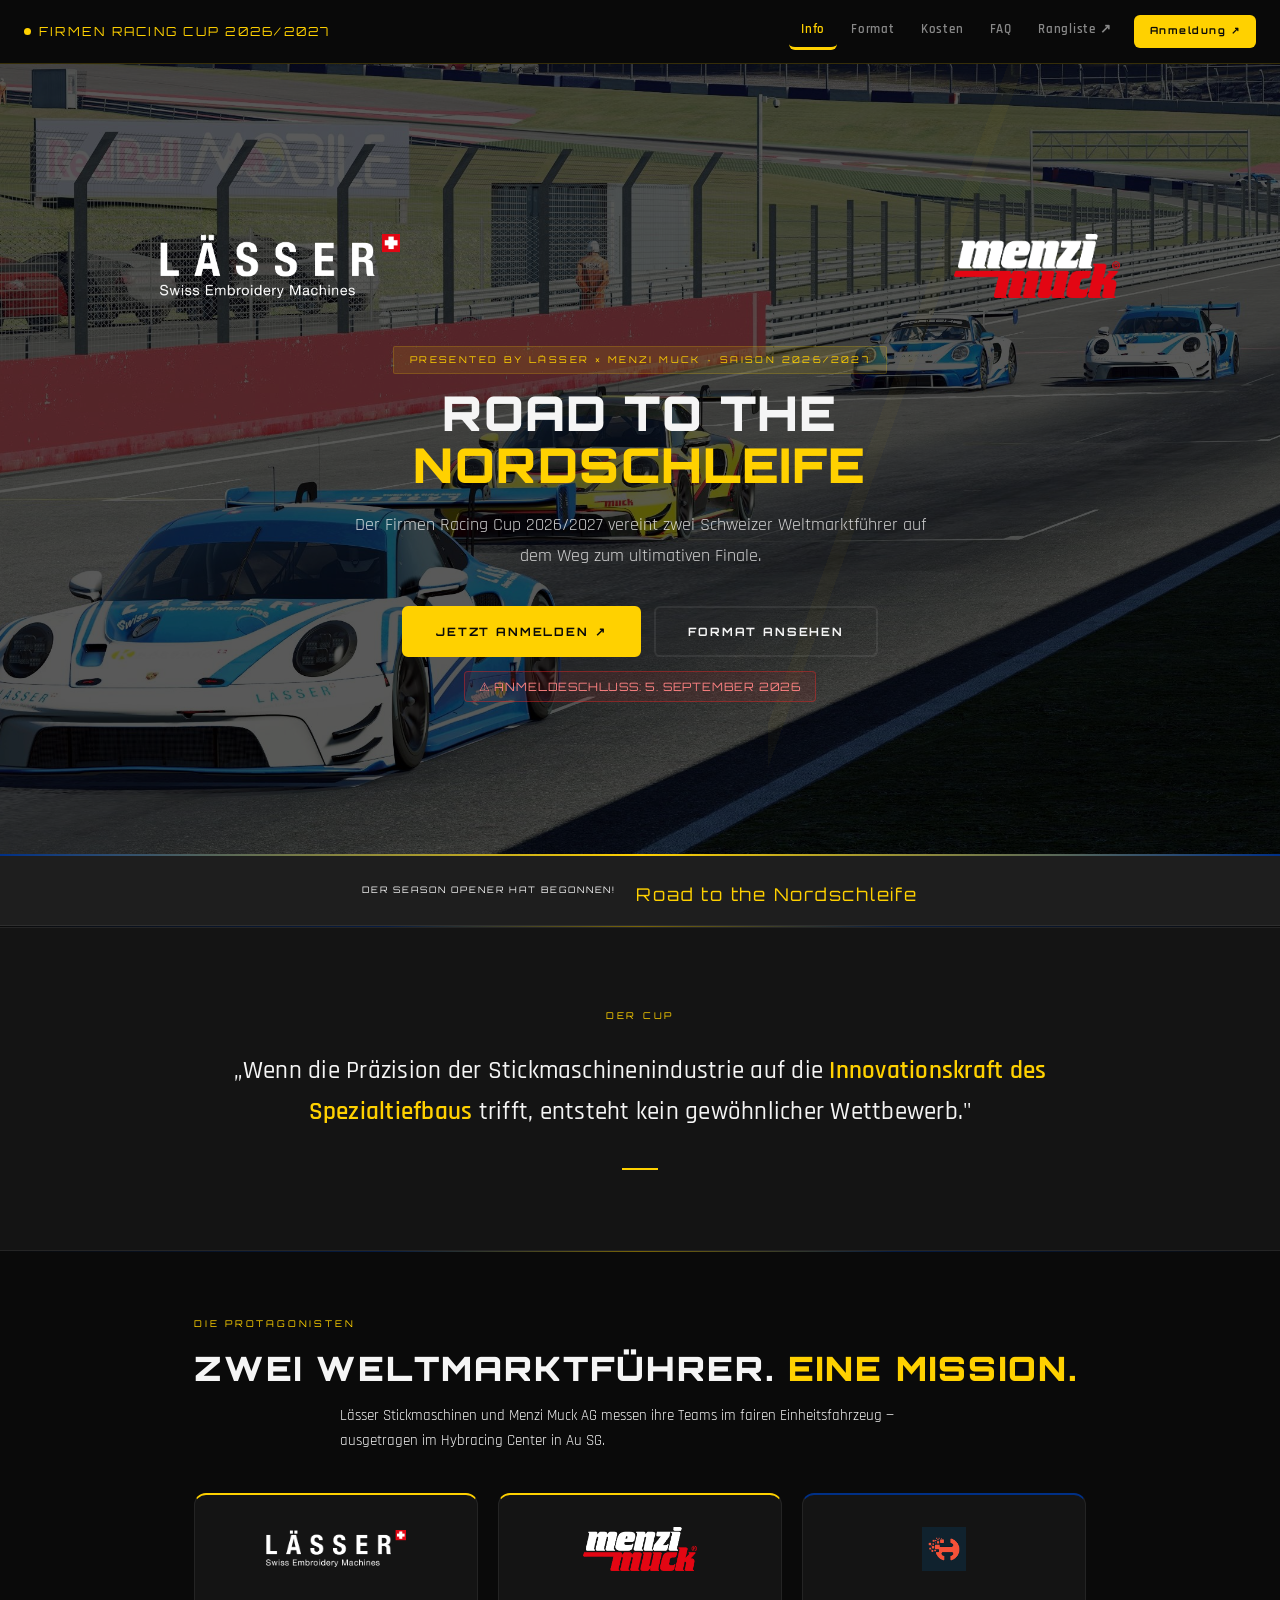
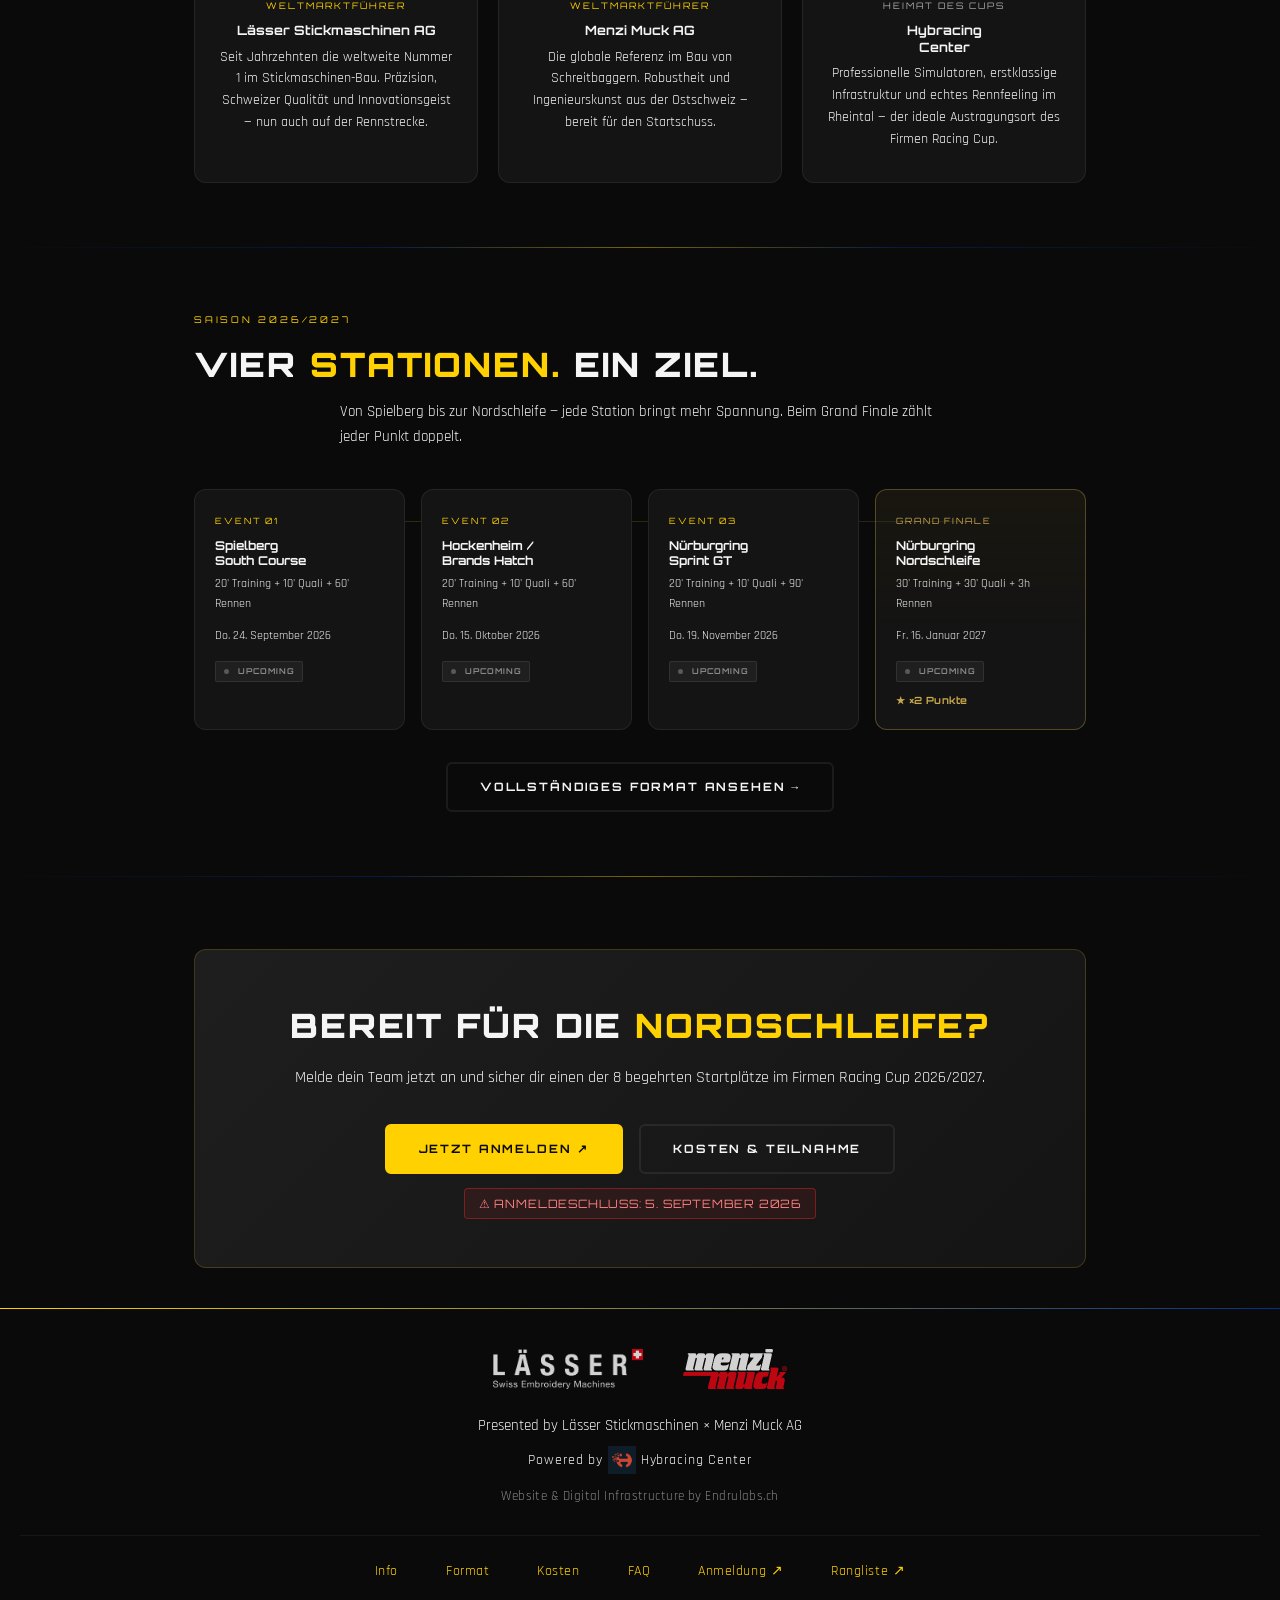
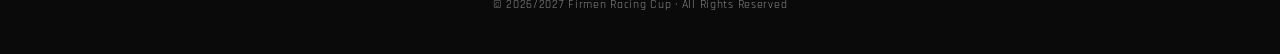
==== commit 2927285f: "Fix: Season Opener 24.09.2026 + Anmeldeschluss 05.09.2026 - Season Opener 10.09. -> Do. 24. Septembe" ====
--- a/index.html
+++ b/index.html
@@ -85,7 +85,7 @@
       <a href="https://endruofc.github.io/Racing-Event-Sing-In/" target="_blank" rel="noopener" class="btn btn-primary">Jetzt anmelden ↗</a>
       <a href="format.html" class="btn btn-outline">Format ansehen</a>
     </div>
-    <div class="deadline-badge">&#9888; Anmeldeschluss: 31. Juli 2026</div>
+    <div class="deadline-badge">&#9888; Anmeldeschluss: 5. September 2026</div>
   </div>
 
   <!-- Porsche Silhouette -->
@@ -120,7 +120,7 @@
       <span class="cd-beschriftung">Sek</span>
     </div>
   </div>
-  <p class="countdown-strip-note">Season Opener · Do. 10. September 2026 · Hybracing Center</p>
+  <p class="countdown-strip-note">Season Opener · Do. 24. September 2026 · Hybracing Center</p>
 </div>
 
 <div class="section-divider"></div>
@@ -226,7 +226,7 @@
         <div class="season-num">Event 01</div>
         <div class="season-track">Spielberg<br>South Course</div>
         <div class="season-format">20' Training + 10' Quali + 60' Rennen</div>
-        <div class="season-date">Do. 10. September 2026</div>
+        <div class="season-date">Do. 24. September 2026</div>
         <span class="season-status upcoming">Upcoming</span>
       </div>
 
@@ -283,7 +283,7 @@
         <a href="https://endruofc.github.io/Racing-Event-Sing-In/" target="_blank" rel="noopener" class="btn btn-primary">Jetzt anmelden ↗</a>
         <a href="kosten.html" class="btn btn-outline">Kosten &amp; Teilnahme</a>
       </div>
-      <div class="deadline-badge">&#9888; Anmeldeschluss: 31. Juli 2026</div>
+      <div class="deadline-badge">&#9888; Anmeldeschluss: 5. September 2026</div>
     </div>
   </div>
 </section>
